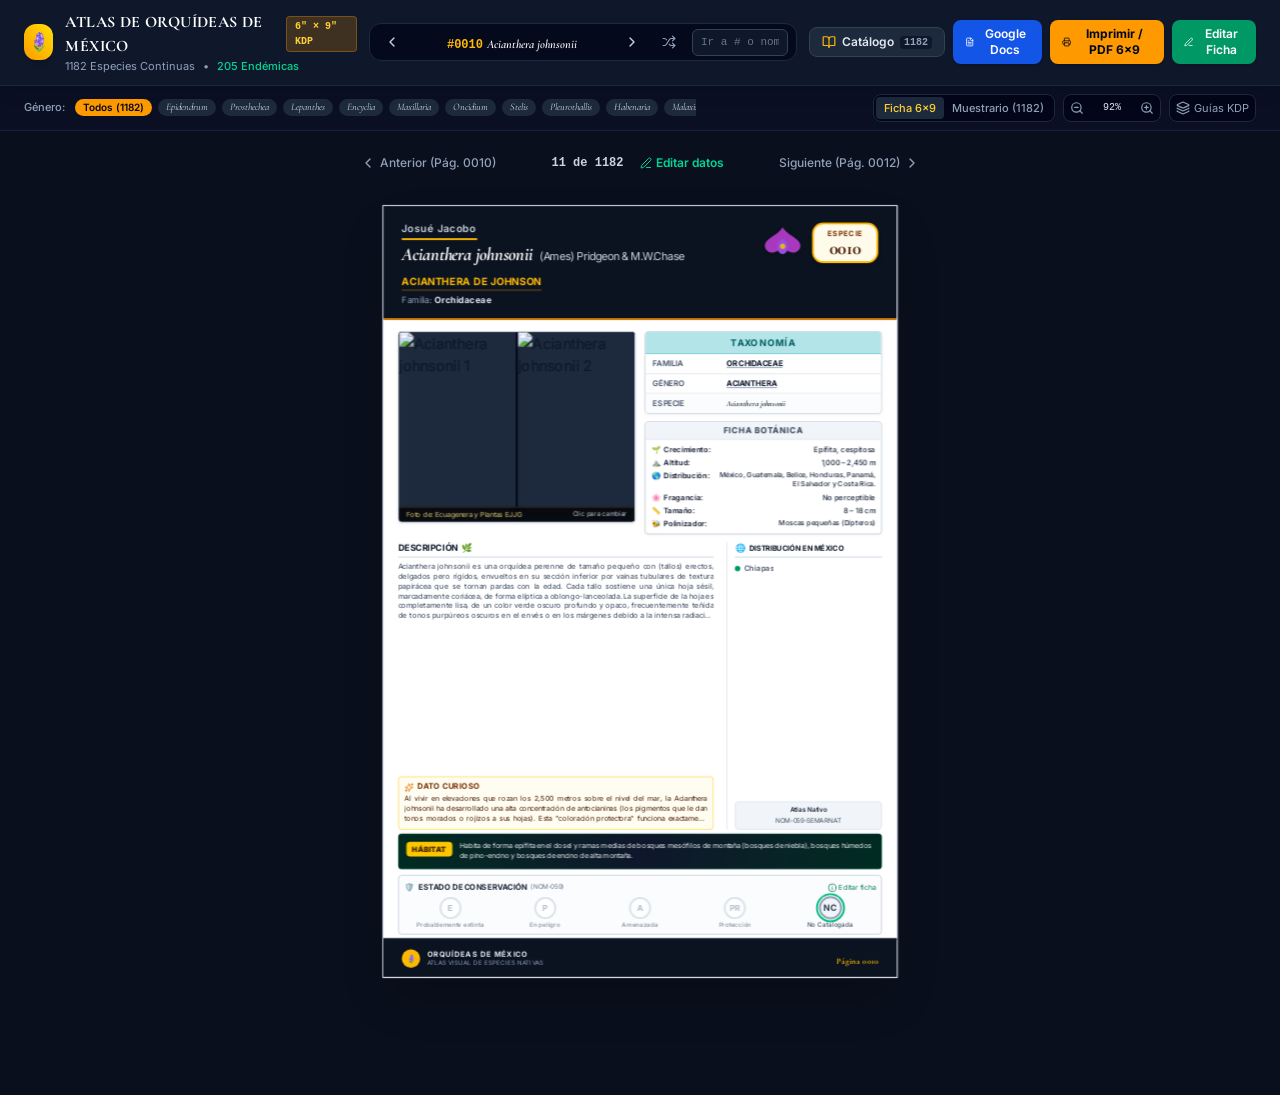
==== docs/index.html @ bdbc734e "Add compiled production build in docs/ folder for GitHub Pages" ====
<!doctype html>
<html lang="en">
  <head>
    <meta charset="UTF-8" />
    <meta name="viewport" content="width=device-width, initial-scale=1.0" />
    <title>Atlas Visual de Orquídeas de México (6x9 KDP & Google Docs)</title>
    <meta name="description" content="Atlas botánico editorial para impresión Amazon KDP en 6x9 pulgadas y exportación a Google Docs con fichas taxonómicas completas de especies nativas y endémicas." />
    <meta property="og:title" content="Atlas Visual de Orquídeas de México (6x9 KDP & Google Docs)" />
    <meta property="og:description" content="Atlas botánico editorial para impresión Amazon KDP en 6x9 pulgadas y exportación a Google Docs con fichas taxonómicas completas de especies nativas y endémicas." />
    <meta property="og:type" content="website" />
    <meta name="twitter:card" content="summary_large_image" />
    <link rel="preconnect" href="https://fonts.googleapis.com">
    <link rel="preconnect" href="https://fonts.gstatic.com" crossorigin>
    <link href="https://fonts.googleapis.com/css2?family=Cinzel:wght@600;700;800;900&family=Cormorant+Garamond:ital,wght@0,600;0,700;1,600&family=Montserrat:wght@400;500;600;700;800&family=Inter:wght@400;500;600;700&display=swap" rel="stylesheet">
    <script type="module" crossorigin src="./assets/index-vplJ1Kk_.js"></script>
    <link rel="stylesheet" crossorigin href="./assets/index-BavdHITp.css">
  </head>
  <body>
    <div id="root"></div>
  </body>
</html>
---- docs/assets/index-BavdHITp.css ----
/*! tailwindcss v4.3.3 | MIT License | https://tailwindcss.com */
@layer properties{@supports (((-webkit-hyphens:none)) and (not (margin-trim:inline))) or ((-moz-orient:inline) and (not (color:rgb(from red r g b)))){*,:before,:after,::backdrop{--tw-translate-x:0;--tw-translate-y:0;--tw-translate-z:0;--tw-scale-x:1;--tw-scale-y:1;--tw-scale-z:1;--tw-rotate-x:initial;--tw-rotate-y:initial;--tw-rotate-z:initial;--tw-skew-x:initial;--tw-skew-y:initial;--tw-space-y-reverse:0;--tw-divide-y-reverse:0;--tw-border-style:solid;--tw-gradient-position:initial;--tw-gradient-from:#0000;--tw-gradient-via:#0000;--tw-gradient-to:#0000;--tw-gradient-stops:initial;--tw-gradient-via-stops:initial;--tw-gradient-from-position:0%;--tw-gradient-via-position:50%;--tw-gradient-to-position:100%;--tw-leading:initial;--tw-font-weight:initial;--tw-tracking:initial;--tw-shadow:0 0 #0000;--tw-shadow-color:initial;--tw-shadow-alpha:100%;--tw-inset-shadow:0 0 #0000;--tw-inset-shadow-color:initial;--tw-inset-shadow-alpha:100%;--tw-ring-color:initial;--tw-ring-shadow:0 0 #0000;--tw-inset-ring-color:initial;--tw-inset-ring-shadow:0 0 #0000;--tw-ring-inset:initial;--tw-ring-offset-width:0px;--tw-ring-offset-color:#fff;--tw-ring-offset-shadow:0 0 #0000;--tw-blur:initial;--tw-brightness:initial;--tw-contrast:initial;--tw-grayscale:initial;--tw-hue-rotate:initial;--tw-invert:initial;--tw-opacity:initial;--tw-saturate:initial;--tw-sepia:initial;--tw-drop-shadow:initial;--tw-drop-shadow-color:initial;--tw-drop-shadow-alpha:100%;--tw-drop-shadow-size:initial;--tw-backdrop-blur:initial;--tw-backdrop-brightness:initial;--tw-backdrop-contrast:initial;--tw-backdrop-grayscale:initial;--tw-backdrop-hue-rotate:initial;--tw-backdrop-invert:initial;--tw-backdrop-opacity:initial;--tw-backdrop-saturate:initial;--tw-backdrop-sepia:initial;--tw-duration:initial}}}@layer theme{:root,:host{--font-sans:-apple-system, BlinkMacSystemFont, "Segoe UI", Roboto, "Helvetica Neue", "Noto Sans", Arial, sans-serif, "Apple Color Emoji", "Segoe UI Emoji", "Segoe UI Symbol", "Noto Color Emoji";--font-serif:ui-serif, Georgia, Cambria, "Times New Roman", Times, serif;--font-mono:ui-monospace, SFMono-Regular, Menlo, Monaco, Consolas, "Liberation Mono", "Courier New", monospace;--color-red-50:oklch(97.1% .013 17.38);--color-red-200:oklch(88.5% .062 18.334);--color-red-300:oklch(80.8% .114 19.571);--color-red-400:oklch(70.4% .191 22.216);--color-red-500:oklch(63.7% .237 25.331);--color-red-600:oklch(57.7% .245 27.325);--color-red-700:oklch(50.5% .213 27.518);--color-red-950:oklch(25.8% .092 26.042);--color-amber-50:oklch(98.7% .022 95.277);--color-amber-100:oklch(96.2% .059 95.617);--color-amber-200:oklch(92.4% .12 95.746);--color-amber-300:oklch(87.9% .169 91.605);--color-amber-400:oklch(82.8% .189 84.429);--color-amber-500:oklch(76.9% .188 70.08);--color-amber-600:oklch(66.6% .179 58.318);--color-amber-800:oklch(47.3% .137 46.201);--color-amber-900:oklch(41.4% .112 45.904);--color-amber-950:oklch(27.9% .077 45.635);--color-yellow-50:oklch(98.7% .026 102.212);--color-yellow-300:oklch(90.5% .182 98.111);--color-yellow-400:oklch(85.2% .199 91.936);--color-yellow-500:oklch(79.5% .184 86.047);--color-yellow-800:oklch(47.6% .114 61.907);--color-yellow-950:oklch(28.6% .066 53.813);--color-emerald-50:oklch(97.9% .021 166.113);--color-emerald-200:oklch(90.5% .093 164.15);--color-emerald-300:oklch(84.5% .143 164.978);--color-emerald-400:oklch(76.5% .177 163.223);--color-emerald-500:oklch(69.6% .17 162.48);--color-emerald-600:oklch(59.6% .145 163.225);--color-emerald-700:oklch(50.8% .118 165.612);--color-emerald-800:oklch(43.2% .095 166.913);--color-emerald-900:oklch(37.8% .077 168.94);--color-emerald-950:oklch(26.2% .051 172.552);--color-blue-300:oklch(80.9% .105 251.813);--color-blue-400:oklch(70.7% .165 254.624);--color-blue-500:oklch(62.3% .214 259.815);--color-blue-600:oklch(54.6% .245 262.881);--color-blue-950:oklch(28.2% .091 267.935);--color-purple-400:oklch(71.4% .203 305.504);--color-slate-50:oklch(98.4% .003 247.858);--color-slate-100:oklch(96.8% .007 247.896);--color-slate-200:oklch(92.9% .013 255.508);--color-slate-300:oklch(86.9% .022 252.894);--color-slate-400:oklch(70.4% .04 256.788);--color-slate-500:oklch(55.4% .046 257.417);--color-slate-600:oklch(44.6% .043 257.281);--color-slate-700:oklch(37.2% .044 257.287);--color-slate-800:oklch(27.9% .041 260.031);--color-slate-900:oklch(20.8% .042 265.755);--color-slate-950:oklch(12.9% .042 264.695);--color-black:#000;--color-white:#fff;--spacing:.25rem;--container-xl:36rem;--container-2xl:42rem;--container-4xl:56rem;--container-7xl:80rem;--text-xs:.75rem;--text-xs--line-height:calc(1 / .75);--text-sm:.875rem;--text-sm--line-height:calc(1.25 / .875);--text-base:1rem;--text-base--line-height:calc(1.5 / 1);--text-lg:1.125rem;--text-lg--line-height:calc(1.75 / 1.125);--font-weight-normal:400;--font-weight-medium:500;--font-weight-semibold:600;--font-weight-bold:700;--font-weight-black:900;--tracking-tight:-.025em;--tracking-wide:.025em;--tracking-wider:.05em;--tracking-widest:.1em;--leading-tight:1.25;--leading-snug:1.375;--leading-relaxed:1.625;--radius-md:.375rem;--radius-lg:.5rem;--radius-xl:.75rem;--animate-spin:spin 1s linear infinite;--blur-xs:4px;--blur-sm:8px;--default-transition-duration:.15s;--default-transition-timing-function:cubic-bezier(.4, 0, .2, 1);--default-font-family:var(--font-sans);--default-mono-font-family:var(--font-mono)}}@layer base{*,:after,:before,::backdrop{box-sizing:border-box;border:0 solid;margin:0;padding:0}::file-selector-button{box-sizing:border-box;border:0 solid;margin:0;padding:0}html,:host{-webkit-text-size-adjust:100%;tab-size:4;line-height:1.5;font-family:var(--default-font-family,-apple-system, BlinkMacSystemFont, "Segoe UI", Roboto, "Helvetica Neue", "Noto Sans", Arial, sans-serif, "Apple Color Emoji", "Segoe UI Emoji", "Segoe UI Symbol", "Noto Color Emoji");font-feature-settings:var(--default-font-feature-settings,normal);font-variation-settings:var(--default-font-variation-settings,normal);-webkit-tap-highlight-color:transparent}hr{height:0;color:inherit;border-top-width:1px}abbr:where([title]){-webkit-text-decoration:underline dotted;text-decoration:underline dotted}h1,h2,h3,h4,h5,h6{font-size:inherit;font-weight:inherit}a{color:inherit;-webkit-text-decoration:inherit;-webkit-text-decoration:inherit;-webkit-text-decoration:inherit;-webkit-text-decoration:inherit;text-decoration:inherit}b,strong{font-weight:bolder}code,kbd,samp,pre{font-family:var(--default-mono-font-family,ui-monospace, SFMono-Regular, Menlo, Monaco, Consolas, "Liberation Mono", "Courier New", monospace);font-feature-settings:var(--default-mono-font-feature-settings,normal);font-variation-settings:var(--default-mono-font-variation-settings,normal);font-size:1em}small{font-size:80%}sub,sup{vertical-align:baseline;font-size:75%;line-height:0;position:relative}sub{bottom:-.25em}sup{top:-.5em}table{text-indent:0;border-color:inherit;border-collapse:collapse}:-moz-focusring:where(:not(iframe)){outline:auto}progress{vertical-align:baseline}summary{display:list-item}ol,ul,menu{list-style:none}img,svg,video,canvas,audio,iframe,embed,object{vertical-align:middle;display:block}img,video{max-width:100%;height:auto}button,input,select,optgroup,textarea{font:inherit;font-feature-settings:inherit;font-variation-settings:inherit;letter-spacing:inherit;color:inherit;opacity:1;background-color:#0000;border-radius:0}::file-selector-button{font:inherit;font-feature-settings:inherit;font-variation-settings:inherit;letter-spacing:inherit;color:inherit;opacity:1;background-color:#0000;border-radius:0}:where(select:is([multiple],[size])) optgroup{font-weight:bolder}:where(select:is([multiple],[size])) optgroup option{padding-inline-start:20px}::file-selector-button{margin-inline-end:4px}::placeholder{opacity:1}@supports (not ((-webkit-appearance:-apple-pay-button))) or (contain-intrinsic-size:1px){::placeholder{color:currentColor}@supports (color:color-mix(in lab, red, red)){::placeholder{color:color-mix(in oklab, currentcolor 50%, transparent)}}}textarea{resize:vertical}::-webkit-search-decoration{-webkit-appearance:none}::-webkit-date-and-time-value{min-height:1lh;text-align:inherit}::-webkit-datetime-edit{display:inline-flex}::-webkit-datetime-edit-fields-wrapper{padding:0}::-webkit-datetime-edit{padding-block:0}::-webkit-datetime-edit-year-field{padding-block:0}::-webkit-datetime-edit-month-field{padding-block:0}::-webkit-datetime-edit-day-field{padding-block:0}::-webkit-datetime-edit-hour-field{padding-block:0}::-webkit-datetime-edit-minute-field{padding-block:0}::-webkit-datetime-edit-second-field{padding-block:0}::-webkit-datetime-edit-millisecond-field{padding-block:0}::-webkit-datetime-edit-meridiem-field{padding-block:0}::-webkit-calendar-picker-indicator{line-height:1}:-moz-ui-invalid{box-shadow:none}button,input:where([type=button],[type=reset],[type=submit]){appearance:button}::file-selector-button{appearance:button}::-webkit-inner-spin-button{height:auto}::-webkit-outer-spin-button{height:auto}[hidden]:where(:not([hidden=until-found])){display:none!important}:root{--font-serif:"Cormorant Garamond", Georgia, serif;--font-display:"Cinzel", serif;--font-sans:"Inter", system-ui, sans-serif;--font-accent:"Montserrat", sans-serif}body{font-family:var(--font-sans);color:#1a1a1a;background-color:#0f172a}}@layer components;@layer utilities{.pointer-events-none{pointer-events:none}.visible{visibility:visible}.absolute{position:absolute}.fixed{position:fixed}.relative{position:relative}.sticky{position:sticky}.inset-0{inset:0}.inset-\[9px\]{inset:9px}.inset-\[24px\]{inset:24px}.inset-x-0{inset-inline:0}.top-0{top:0}.top-1{top:var(--spacing)}.top-1\/2{top:50%}.right-1{right:var(--spacing)}.bottom-0{bottom:0}.bottom-1{bottom:var(--spacing)}.left-1{left:var(--spacing)}.left-3{left:calc(var(--spacing) * 3)}.z-10{z-index:10}.z-40{z-index:40}.z-50{z-index:50}.col-span-4{grid-column:span 4/span 4}.col-span-6{grid-column:span 6/span 6}.col-span-8{grid-column:span 8/span 8}.mt-0\.5{margin-top:calc(var(--spacing) * .5)}.mt-1{margin-top:var(--spacing)}.mt-2{margin-top:calc(var(--spacing) * 2)}.mr-1{margin-right:var(--spacing)}.mb-0\.5{margin-bottom:calc(var(--spacing) * .5)}.mb-1{margin-bottom:var(--spacing)}.mb-1\.5{margin-bottom:calc(var(--spacing) * 1.5)}.mb-3{margin-bottom:calc(var(--spacing) * 3)}.mb-4{margin-bottom:calc(var(--spacing) * 4)}.ml-1{margin-left:var(--spacing)}.ml-2{margin-left:calc(var(--spacing) * 2)}.ml-auto{margin-left:auto}.line-clamp-1{-webkit-line-clamp:1;-webkit-box-orient:vertical;display:-webkit-box;overflow:hidden}.line-clamp-2{-webkit-line-clamp:2;-webkit-box-orient:vertical;display:-webkit-box;overflow:hidden}.line-clamp-3{-webkit-line-clamp:3;-webkit-box-orient:vertical;display:-webkit-box;overflow:hidden}.line-clamp-6{-webkit-line-clamp:6;-webkit-box-orient:vertical;display:-webkit-box;overflow:hidden}.block{display:block}.contents{display:contents}.flex{display:flex}.grid{display:grid}.hidden{display:none}.inline{display:inline}.inline-block{display:inline-block}.inline-flex{display:inline-flex}.table{display:table}.h-1\.5{height:calc(var(--spacing) * 1.5)}.h-2\.5{height:calc(var(--spacing) * 2.5)}.h-3{height:calc(var(--spacing) * 3)}.h-3\.5{height:calc(var(--spacing) * 3.5)}.h-4{height:calc(var(--spacing) * 4)}.h-5{height:calc(var(--spacing) * 5)}.h-6{height:calc(var(--spacing) * 6)}.h-9{height:calc(var(--spacing) * 9)}.h-12{height:calc(var(--spacing) * 12)}.h-20{height:calc(var(--spacing) * 20)}.h-\[208px\]{height:208px}.h-\[840px\]{height:840px}.h-full{height:100%}.max-h-36{max-height:calc(var(--spacing) * 36)}.max-h-\[90vh\]{max-height:90vh}.min-h-screen{min-height:100vh}.w-1\.5{width:calc(var(--spacing) * 1.5)}.w-2\.5{width:calc(var(--spacing) * 2.5)}.w-3{width:calc(var(--spacing) * 3)}.w-3\.5{width:calc(var(--spacing) * 3.5)}.w-4{width:calc(var(--spacing) * 4)}.w-5{width:calc(var(--spacing) * 5)}.w-6{width:calc(var(--spacing) * 6)}.w-9{width:calc(var(--spacing) * 9)}.w-10{width:calc(var(--spacing) * 10)}.w-12{width:calc(var(--spacing) * 12)}.w-16{width:calc(var(--spacing) * 16)}.w-24{width:calc(var(--spacing) * 24)}.w-\[560px\]{width:560px}.w-full{width:100%}.max-w-2xl{max-width:var(--container-2xl)}.max-w-4xl{max-width:var(--container-4xl)}.max-w-7xl{max-width:var(--container-7xl)}.max-w-\[130px\]{max-width:130px}.max-w-\[200px\]{max-width:200px}.max-w-xl{max-width:var(--container-xl)}.min-w-\[72px\]{min-width:72px}.min-w-\[200px\]{min-width:200px}.min-w-\[260px\]{min-width:260px}.flex-1{flex:1}.flex-shrink-0{flex-shrink:0}.border-collapse{border-collapse:collapse}.-translate-y-1\/2{--tw-translate-y:calc(calc(1 / 2 * 100%) * -1);translate:var(--tw-translate-x) var(--tw-translate-y)}.scale-105{--tw-scale-x:105%;--tw-scale-y:105%;--tw-scale-z:105%;scale:var(--tw-scale-x) var(--tw-scale-y)}.transform{transform:var(--tw-rotate-x,) var(--tw-rotate-y,) var(--tw-rotate-z,) var(--tw-skew-x,) var(--tw-skew-y,)}.animate-spin{animation:var(--animate-spin)}.cursor-pointer{cursor:pointer}.list-inside{list-style-position:inside}.list-decimal{list-style-type:decimal}.grid-cols-1{grid-template-columns:repeat(1,minmax(0,1fr))}.grid-cols-2{grid-template-columns:repeat(2,minmax(0,1fr))}.grid-cols-5{grid-template-columns:repeat(5,minmax(0,1fr))}.grid-cols-12{grid-template-columns:repeat(12,minmax(0,1fr))}.flex-col{flex-direction:column}.flex-wrap{flex-wrap:wrap}.items-baseline{align-items:baseline}.items-center{align-items:center}.items-end{align-items:flex-end}.items-start{align-items:flex-start}.justify-between{justify-content:space-between}.justify-center{justify-content:center}.justify-end{justify-content:flex-end}.justify-start{justify-content:flex-start}.gap-0\.5{gap:calc(var(--spacing) * .5)}.gap-1{gap:var(--spacing)}.gap-1\.5{gap:calc(var(--spacing) * 1.5)}.gap-2{gap:calc(var(--spacing) * 2)}.gap-2\.5{gap:calc(var(--spacing) * 2.5)}.gap-3{gap:calc(var(--spacing) * 3)}:where(.space-y-0\.5>:not(:last-child)){--tw-space-y-reverse:0;margin-block-start:calc(calc(var(--spacing) * .5) * var(--tw-space-y-reverse));margin-block-end:calc(calc(var(--spacing) * .5) * calc(1 - var(--tw-space-y-reverse)))}:where(.space-y-1>:not(:last-child)){--tw-space-y-reverse:0;margin-block-start:calc(var(--spacing) * var(--tw-space-y-reverse));margin-block-end:calc(var(--spacing) * calc(1 - var(--tw-space-y-reverse)))}:where(.space-y-1\.5>:not(:last-child)){--tw-space-y-reverse:0;margin-block-start:calc(calc(var(--spacing) * 1.5) * var(--tw-space-y-reverse));margin-block-end:calc(calc(var(--spacing) * 1.5) * calc(1 - var(--tw-space-y-reverse)))}:where(.space-y-2>:not(:last-child)){--tw-space-y-reverse:0;margin-block-start:calc(calc(var(--spacing) * 2) * var(--tw-space-y-reverse));margin-block-end:calc(calc(var(--spacing) * 2) * calc(1 - var(--tw-space-y-reverse)))}:where(.space-y-3>:not(:last-child)){--tw-space-y-reverse:0;margin-block-start:calc(calc(var(--spacing) * 3) * var(--tw-space-y-reverse));margin-block-end:calc(calc(var(--spacing) * 3) * calc(1 - var(--tw-space-y-reverse)))}:where(.space-y-4>:not(:last-child)){--tw-space-y-reverse:0;margin-block-start:calc(calc(var(--spacing) * 4) * var(--tw-space-y-reverse));margin-block-end:calc(calc(var(--spacing) * 4) * calc(1 - var(--tw-space-y-reverse)))}:where(.space-y-5>:not(:last-child)){--tw-space-y-reverse:0;margin-block-start:calc(calc(var(--spacing) * 5) * var(--tw-space-y-reverse));margin-block-end:calc(calc(var(--spacing) * 5) * calc(1 - var(--tw-space-y-reverse)))}:where(.divide-y>:not(:last-child)){--tw-divide-y-reverse:0;border-bottom-style:var(--tw-border-style);border-top-style:var(--tw-border-style);border-top-width:calc(1px * var(--tw-divide-y-reverse));border-bottom-width:calc(1px * calc(1 - var(--tw-divide-y-reverse)))}:where(.divide-slate-200>:not(:last-child)){border-color:var(--color-slate-200)}:where(.divide-slate-800\/80>:not(:last-child)){border-color:#1d293dcc}@supports (color:color-mix(in lab, red, red)){:where(.divide-slate-800\/80>:not(:last-child)){border-color:color-mix(in oklab, var(--color-slate-800) 80%, transparent)}}.truncate{text-overflow:ellipsis;white-space:nowrap;overflow:hidden}.overflow-auto{overflow:auto}.overflow-hidden{overflow:hidden}.overflow-x-auto{overflow-x:auto}.overflow-y-auto{overflow-y:auto}.rounded{border-radius:.25rem}.rounded-full{border-radius:2147483647px}.rounded-lg{border-radius:var(--radius-lg)}.rounded-md{border-radius:var(--radius-md)}.rounded-xl{border-radius:var(--radius-xl)}.border{border-style:var(--tw-border-style);border-width:1px}.border-2{border-style:var(--tw-border-style);border-width:2px}.border-4{border-style:var(--tw-border-style);border-width:4px}.border-t{border-top-style:var(--tw-border-style);border-top-width:1px}.border-t-2{border-top-style:var(--tw-border-style);border-top-width:2px}.border-b{border-bottom-style:var(--tw-border-style);border-bottom-width:1px}.border-b-2{border-bottom-style:var(--tw-border-style);border-bottom-width:2px}.border-l{border-left-style:var(--tw-border-style);border-left-width:1px}.border-dashed{--tw-border-style:dashed;border-style:dashed}.border-dotted{--tw-border-style:dotted;border-style:dotted}.border-\[\#82d1d5\]{border-color:#82d1d5}.border-amber-200{border-color:var(--color-amber-200)}.border-amber-300\/60{border-color:#ffd23699}@supports (color:color-mix(in lab, red, red)){.border-amber-300\/60{border-color:color-mix(in oklab, var(--color-amber-300) 60%, transparent)}}.border-amber-400{border-color:var(--color-amber-400)}.border-amber-400\/40{border-color:#fcbb0066}@supports (color:color-mix(in lab, red, red)){.border-amber-400\/40{border-color:color-mix(in oklab, var(--color-amber-400) 40%, transparent)}}.border-amber-500\/20{border-color:#f99c0033}@supports (color:color-mix(in lab, red, red)){.border-amber-500\/20{border-color:color-mix(in oklab, var(--color-amber-500) 20%, transparent)}}.border-amber-500\/30{border-color:#f99c004d}@supports (color:color-mix(in lab, red, red)){.border-amber-500\/30{border-color:color-mix(in oklab, var(--color-amber-500) 30%, transparent)}}.border-amber-500\/40{border-color:#f99c0066}@supports (color:color-mix(in lab, red, red)){.border-amber-500\/40{border-color:color-mix(in oklab, var(--color-amber-500) 40%, transparent)}}.border-amber-500\/50{border-color:#f99c0080}@supports (color:color-mix(in lab, red, red)){.border-amber-500\/50{border-color:color-mix(in oklab, var(--color-amber-500) 50%, transparent)}}.border-amber-500\/80{border-color:#f99c00cc}@supports (color:color-mix(in lab, red, red)){.border-amber-500\/80{border-color:color-mix(in oklab, var(--color-amber-500) 80%, transparent)}}.border-amber-600{border-color:var(--color-amber-600)}.border-blue-400\/40{border-color:#54a2ff66}@supports (color:color-mix(in lab, red, red)){.border-blue-400\/40{border-color:color-mix(in oklab, var(--color-blue-400) 40%, transparent)}}.border-blue-500\/30{border-color:#3080ff4d}@supports (color:color-mix(in lab, red, red)){.border-blue-500\/30{border-color:color-mix(in oklab, var(--color-blue-500) 30%, transparent)}}.border-emerald-400{border-color:var(--color-emerald-400)}.border-emerald-500{border-color:var(--color-emerald-500)}.border-emerald-500\/30{border-color:#00bb7f4d}@supports (color:color-mix(in lab, red, red)){.border-emerald-500\/30{border-color:color-mix(in oklab, var(--color-emerald-500) 30%, transparent)}}.border-emerald-500\/40{border-color:#00bb7f66}@supports (color:color-mix(in lab, red, red)){.border-emerald-500\/40{border-color:color-mix(in oklab, var(--color-emerald-500) 40%, transparent)}}.border-emerald-600{border-color:var(--color-emerald-600)}.border-emerald-900\/60{border-color:#004e3b99}@supports (color:color-mix(in lab, red, red)){.border-emerald-900\/60{border-color:color-mix(in oklab, var(--color-emerald-900) 60%, transparent)}}.border-red-500{border-color:var(--color-red-500)}.border-red-500\/40{border-color:#fb2c3666}@supports (color:color-mix(in lab, red, red)){.border-red-500\/40{border-color:color-mix(in oklab, var(--color-red-500) 40%, transparent)}}.border-red-500\/50{border-color:#fb2c3680}@supports (color:color-mix(in lab, red, red)){.border-red-500\/50{border-color:color-mix(in oklab, var(--color-red-500) 50%, transparent)}}.border-slate-200{border-color:var(--color-slate-200)}.border-slate-300{border-color:var(--color-slate-300)}.border-slate-400{border-color:var(--color-slate-400)}.border-slate-600{border-color:var(--color-slate-600)}.border-slate-700{border-color:var(--color-slate-700)}.border-slate-700\/80{border-color:#314158cc}@supports (color:color-mix(in lab, red, red)){.border-slate-700\/80{border-color:color-mix(in oklab, var(--color-slate-700) 80%, transparent)}}.border-slate-800{border-color:var(--color-slate-800)}.border-slate-800\/80{border-color:#1d293dcc}@supports (color:color-mix(in lab, red, red)){.border-slate-800\/80{border-color:color-mix(in oklab, var(--color-slate-800) 80%, transparent)}}.border-slate-900{border-color:var(--color-slate-900)}.border-transparent{border-color:#0000}.border-yellow-500{border-color:var(--color-yellow-500)}.bg-\[\#0a0f1d\]{background-color:#0a0f1d}.bg-\[\#0b1320\]{background-color:#0b1320}.bg-\[\#b3e5e8\]{background-color:#b3e5e8}.bg-\[\#fffbeb\]{background-color:#fffbeb}.bg-amber-50{background-color:var(--color-amber-50)}.bg-amber-50\/70{background-color:#fffbebb3}@supports (color:color-mix(in lab, red, red)){.bg-amber-50\/70{background-color:color-mix(in oklab, var(--color-amber-50) 70%, transparent)}}.bg-amber-400{background-color:var(--color-amber-400)}.bg-amber-500{background-color:var(--color-amber-500)}.bg-amber-500\/10{background-color:#f99c001a}@supports (color:color-mix(in lab, red, red)){.bg-amber-500\/10{background-color:color-mix(in oklab, var(--color-amber-500) 10%, transparent)}}.bg-amber-500\/15{background-color:#f99c0026}@supports (color:color-mix(in lab, red, red)){.bg-amber-500\/15{background-color:color-mix(in oklab, var(--color-amber-500) 15%, transparent)}}.bg-amber-500\/20{background-color:#f99c0033}@supports (color:color-mix(in lab, red, red)){.bg-amber-500\/20{background-color:color-mix(in oklab, var(--color-amber-500) 20%, transparent)}}.bg-amber-600\/80{background-color:#dd7400cc}@supports (color:color-mix(in lab, red, red)){.bg-amber-600\/80{background-color:color-mix(in oklab, var(--color-amber-600) 80%, transparent)}}.bg-amber-950{background-color:var(--color-amber-950)}.bg-black\/60{background-color:#0009}@supports (color:color-mix(in lab, red, red)){.bg-black\/60{background-color:color-mix(in oklab, var(--color-black) 60%, transparent)}}.bg-black\/75{background-color:#000000bf}@supports (color:color-mix(in lab, red, red)){.bg-black\/75{background-color:color-mix(in oklab, var(--color-black) 75%, transparent)}}.bg-blue-500\/20{background-color:#3080ff33}@supports (color:color-mix(in lab, red, red)){.bg-blue-500\/20{background-color:color-mix(in oklab, var(--color-blue-500) 20%, transparent)}}.bg-blue-600{background-color:var(--color-blue-600)}.bg-blue-600\/90{background-color:#155dfce6}@supports (color:color-mix(in lab, red, red)){.bg-blue-600\/90{background-color:color-mix(in oklab, var(--color-blue-600) 90%, transparent)}}.bg-blue-950\/30{background-color:#1624564d}@supports (color:color-mix(in lab, red, red)){.bg-blue-950\/30{background-color:color-mix(in oklab, var(--color-blue-950) 30%, transparent)}}.bg-emerald-50{background-color:var(--color-emerald-50)}.bg-emerald-500\/20{background-color:#00bb7f33}@supports (color:color-mix(in lab, red, red)){.bg-emerald-500\/20{background-color:color-mix(in oklab, var(--color-emerald-500) 20%, transparent)}}.bg-emerald-600{background-color:var(--color-emerald-600)}.bg-emerald-600\/80{background-color:#009767cc}@supports (color:color-mix(in lab, red, red)){.bg-emerald-600\/80{background-color:color-mix(in oklab, var(--color-emerald-600) 80%, transparent)}}.bg-emerald-900{background-color:var(--color-emerald-900)}.bg-emerald-900\/60{background-color:#004e3b99}@supports (color:color-mix(in lab, red, red)){.bg-emerald-900\/60{background-color:color-mix(in oklab, var(--color-emerald-900) 60%, transparent)}}.bg-emerald-950{background-color:var(--color-emerald-950)}.bg-emerald-950\/60{background-color:#002c2299}@supports (color:color-mix(in lab, red, red)){.bg-emerald-950\/60{background-color:color-mix(in oklab, var(--color-emerald-950) 60%, transparent)}}.bg-emerald-950\/80{background-color:#002c22cc}@supports (color:color-mix(in lab, red, red)){.bg-emerald-950\/80{background-color:color-mix(in oklab, var(--color-emerald-950) 80%, transparent)}}.bg-red-50{background-color:var(--color-red-50)}.bg-red-600\/80{background-color:#e40014cc}@supports (color:color-mix(in lab, red, red)){.bg-red-600\/80{background-color:color-mix(in oklab, var(--color-red-600) 80%, transparent)}}.bg-red-950{background-color:var(--color-red-950)}.bg-red-950\/80{background-color:#460809cc}@supports (color:color-mix(in lab, red, red)){.bg-red-950\/80{background-color:color-mix(in oklab, var(--color-red-950) 80%, transparent)}}.bg-slate-50{background-color:var(--color-slate-50)}.bg-slate-50\/50{background-color:#f8fafc80}@supports (color:color-mix(in lab, red, red)){.bg-slate-50\/50{background-color:color-mix(in oklab, var(--color-slate-50) 50%, transparent)}}.bg-slate-50\/60{background-color:#f8fafc99}@supports (color:color-mix(in lab, red, red)){.bg-slate-50\/60{background-color:color-mix(in oklab, var(--color-slate-50) 60%, transparent)}}.bg-slate-100{background-color:var(--color-slate-100)}.bg-slate-700{background-color:var(--color-slate-700)}.bg-slate-800{background-color:var(--color-slate-800)}.bg-slate-800\/30{background-color:#1d293d4d}@supports (color:color-mix(in lab, red, red)){.bg-slate-800\/30{background-color:color-mix(in oklab, var(--color-slate-800) 30%, transparent)}}.bg-slate-800\/50{background-color:#1d293d80}@supports (color:color-mix(in lab, red, red)){.bg-slate-800\/50{background-color:color-mix(in oklab, var(--color-slate-800) 50%, transparent)}}.bg-slate-800\/60{background-color:#1d293d99}@supports (color:color-mix(in lab, red, red)){.bg-slate-800\/60{background-color:color-mix(in oklab, var(--color-slate-800) 60%, transparent)}}.bg-slate-800\/80{background-color:#1d293dcc}@supports (color:color-mix(in lab, red, red)){.bg-slate-800\/80{background-color:color-mix(in oklab, var(--color-slate-800) 80%, transparent)}}.bg-slate-900{background-color:var(--color-slate-900)}.bg-slate-900\/60{background-color:#0f172b99}@supports (color:color-mix(in lab, red, red)){.bg-slate-900\/60{background-color:color-mix(in oklab, var(--color-slate-900) 60%, transparent)}}.bg-slate-950{background-color:var(--color-slate-950)}.bg-slate-950\/40{background-color:#02061866}@supports (color:color-mix(in lab, red, red)){.bg-slate-950\/40{background-color:color-mix(in oklab, var(--color-slate-950) 40%, transparent)}}.bg-slate-950\/60{background-color:#02061899}@supports (color:color-mix(in lab, red, red)){.bg-slate-950\/60{background-color:color-mix(in oklab, var(--color-slate-950) 60%, transparent)}}.bg-slate-950\/80{background-color:#020618cc}@supports (color:color-mix(in lab, red, red)){.bg-slate-950\/80{background-color:color-mix(in oklab, var(--color-slate-950) 80%, transparent)}}.bg-slate-950\/90{background-color:#020618e6}@supports (color:color-mix(in lab, red, red)){.bg-slate-950\/90{background-color:color-mix(in oklab, var(--color-slate-950) 90%, transparent)}}.bg-white{background-color:var(--color-white)}.bg-yellow-50{background-color:var(--color-yellow-50)}.bg-yellow-400{background-color:var(--color-yellow-400)}.bg-gradient-to-r{--tw-gradient-position:to right in oklab;background-image:linear-gradient(var(--tw-gradient-stops))}.bg-gradient-to-t{--tw-gradient-position:to top in oklab;background-image:linear-gradient(var(--tw-gradient-stops))}.bg-gradient-to-tr{--tw-gradient-position:to top right in oklab;background-image:linear-gradient(var(--tw-gradient-stops))}.from-amber-500{--tw-gradient-from:var(--color-amber-500);--tw-gradient-stops:var(--tw-gradient-via-stops,var(--tw-gradient-position), var(--tw-gradient-from) var(--tw-gradient-from-position), var(--tw-gradient-to) var(--tw-gradient-to-position))}.from-amber-950\/40{--tw-gradient-from:#46190166}@supports (color:color-mix(in lab, red, red)){.from-amber-950\/40{--tw-gradient-from:color-mix(in oklab, var(--color-amber-950) 40%, transparent)}}.from-amber-950\/40{--tw-gradient-stops:var(--tw-gradient-via-stops,var(--tw-gradient-position), var(--tw-gradient-from) var(--tw-gradient-from-position), var(--tw-gradient-to) var(--tw-gradient-to-position))}.from-black\/80{--tw-gradient-from:#000c}@supports (color:color-mix(in lab, red, red)){.from-black\/80{--tw-gradient-from:color-mix(in oklab, var(--color-black) 80%, transparent)}}.from-black\/80{--tw-gradient-stops:var(--tw-gradient-via-stops,var(--tw-gradient-position), var(--tw-gradient-from) var(--tw-gradient-from-position), var(--tw-gradient-to) var(--tw-gradient-to-position))}.from-emerald-950{--tw-gradient-from:var(--color-emerald-950);--tw-gradient-stops:var(--tw-gradient-via-stops,var(--tw-gradient-position), var(--tw-gradient-from) var(--tw-gradient-from-position), var(--tw-gradient-to) var(--tw-gradient-to-position))}.via-slate-900{--tw-gradient-via:var(--color-slate-900);--tw-gradient-via-stops:var(--tw-gradient-position), var(--tw-gradient-from) var(--tw-gradient-from-position), var(--tw-gradient-via) var(--tw-gradient-via-position), var(--tw-gradient-to) var(--tw-gradient-to-position);--tw-gradient-stops:var(--tw-gradient-via-stops)}.via-transparent{--tw-gradient-via:transparent;--tw-gradient-via-stops:var(--tw-gradient-position), var(--tw-gradient-from) var(--tw-gradient-from-position), var(--tw-gradient-via) var(--tw-gradient-via-position), var(--tw-gradient-to) var(--tw-gradient-to-position);--tw-gradient-stops:var(--tw-gradient-via-stops)}.to-emerald-950{--tw-gradient-to:var(--color-emerald-950);--tw-gradient-stops:var(--tw-gradient-via-stops,var(--tw-gradient-position), var(--tw-gradient-from) var(--tw-gradient-from-position), var(--tw-gradient-to) var(--tw-gradient-to-position))}.to-slate-900{--tw-gradient-to:var(--color-slate-900);--tw-gradient-stops:var(--tw-gradient-via-stops,var(--tw-gradient-position), var(--tw-gradient-from) var(--tw-gradient-from-position), var(--tw-gradient-to) var(--tw-gradient-to-position))}.to-transparent{--tw-gradient-to:transparent;--tw-gradient-stops:var(--tw-gradient-via-stops,var(--tw-gradient-position), var(--tw-gradient-from) var(--tw-gradient-from-position), var(--tw-gradient-to) var(--tw-gradient-to-position))}.to-yellow-300{--tw-gradient-to:var(--color-yellow-300);--tw-gradient-stops:var(--tw-gradient-via-stops,var(--tw-gradient-position), var(--tw-gradient-from) var(--tw-gradient-from-position), var(--tw-gradient-to) var(--tw-gradient-to-position))}.bg-cover{background-size:cover}.bg-center{background-position:50%}.fill-current{fill:currentColor}.object-cover{object-fit:cover}.p-0\.5{padding:calc(var(--spacing) * .5)}.p-1{padding:var(--spacing)}.p-1\.5{padding:calc(var(--spacing) * 1.5)}.p-2{padding:calc(var(--spacing) * 2)}.p-2\.5{padding:calc(var(--spacing) * 2.5)}.p-3{padding:calc(var(--spacing) * 3)}.p-4{padding:calc(var(--spacing) * 4)}.p-5{padding:calc(var(--spacing) * 5)}.px-1{padding-inline:var(--spacing)}.px-1\.5{padding-inline:calc(var(--spacing) * 1.5)}.px-2{padding-inline:calc(var(--spacing) * 2)}.px-2\.5{padding-inline:calc(var(--spacing) * 2.5)}.px-3{padding-inline:calc(var(--spacing) * 3)}.px-3\.5{padding-inline:calc(var(--spacing) * 3.5)}.px-4{padding-inline:calc(var(--spacing) * 4)}.px-5{padding-inline:calc(var(--spacing) * 5)}.py-0\.5{padding-block:calc(var(--spacing) * .5)}.py-1{padding-block:var(--spacing)}.py-1\.5{padding-block:calc(var(--spacing) * 1.5)}.py-2{padding-block:calc(var(--spacing) * 2)}.py-2\.5{padding-block:calc(var(--spacing) * 2.5)}.py-4{padding-block:calc(var(--spacing) * 4)}.py-12{padding-block:calc(var(--spacing) * 12)}.pt-1{padding-top:var(--spacing)}.pt-3{padding-top:calc(var(--spacing) * 3)}.pt-4{padding-top:calc(var(--spacing) * 4)}.pr-1{padding-right:var(--spacing)}.pr-3{padding-right:calc(var(--spacing) * 3)}.pb-0\.5{padding-bottom:calc(var(--spacing) * .5)}.pb-1{padding-bottom:var(--spacing)}.pb-2{padding-bottom:calc(var(--spacing) * 2)}.pb-3{padding-bottom:calc(var(--spacing) * 3)}.pl-1{padding-left:var(--spacing)}.pl-2{padding-left:calc(var(--spacing) * 2)}.pl-9{padding-left:calc(var(--spacing) * 9)}.text-center{text-align:center}.text-justify{text-align:justify}.text-left{text-align:left}.text-right{text-align:right}.font-mono{font-family:var(--font-mono)}.font-sans{font-family:var(--font-sans)}.font-serif{font-family:var(--font-serif)}.text-base{font-size:var(--text-base);line-height:var(--tw-leading,var(--text-base--line-height))}.text-lg{font-size:var(--text-lg);line-height:var(--tw-leading,var(--text-lg--line-height))}.text-sm{font-size:var(--text-sm);line-height:var(--tw-leading,var(--text-sm--line-height))}.text-xs{font-size:var(--text-xs);line-height:var(--tw-leading,var(--text-xs--line-height))}.text-\[6\.5px\]{font-size:6.5px}.text-\[7\.5px\]{font-size:7.5px}.text-\[7\.6px\]{font-size:7.6px}.text-\[7\.8px\]{font-size:7.8px}.text-\[7px\]{font-size:7px}.text-\[8\.5px\]{font-size:8.5px}.text-\[8px\]{font-size:8px}.text-\[9\.5px\]{font-size:9.5px}.text-\[9px\]{font-size:9px}.text-\[10px\]{font-size:10px}.text-\[11px\]{font-size:11px}.text-\[12px\]{font-size:12px}.text-\[13px\]{font-size:13px}.text-\[20px\]{font-size:20px}.leading-none{--tw-leading:1;line-height:1}.leading-relaxed{--tw-leading:var(--leading-relaxed);line-height:var(--leading-relaxed)}.leading-snug{--tw-leading:var(--leading-snug);line-height:var(--leading-snug)}.leading-tight{--tw-leading:var(--leading-tight);line-height:var(--leading-tight)}.font-black{--tw-font-weight:var(--font-weight-black);font-weight:var(--font-weight-black)}.font-bold{--tw-font-weight:var(--font-weight-bold);font-weight:var(--font-weight-bold)}.font-medium{--tw-font-weight:var(--font-weight-medium);font-weight:var(--font-weight-medium)}.font-normal{--tw-font-weight:var(--font-weight-normal);font-weight:var(--font-weight-normal)}.font-semibold{--tw-font-weight:var(--font-weight-semibold);font-weight:var(--font-weight-semibold)}.tracking-tight{--tw-tracking:var(--tracking-tight);letter-spacing:var(--tracking-tight)}.tracking-wide{--tw-tracking:var(--tracking-wide);letter-spacing:var(--tracking-wide)}.tracking-wider{--tw-tracking:var(--tracking-wider);letter-spacing:var(--tracking-wider)}.tracking-widest{--tw-tracking:var(--tracking-widest);letter-spacing:var(--tracking-widest)}.whitespace-nowrap{white-space:nowrap}.text-\[\#0b1320\]{color:#0b1320}.text-\[\#005f63\]{color:#005f63}.text-amber-100{color:var(--color-amber-100)}.text-amber-200{color:var(--color-amber-200)}.text-amber-200\/90{color:#fee685e6}@supports (color:color-mix(in lab, red, red)){.text-amber-200\/90{color:color-mix(in oklab, var(--color-amber-200) 90%, transparent)}}.text-amber-300{color:var(--color-amber-300)}.text-amber-400{color:var(--color-amber-400)}.text-amber-500{color:var(--color-amber-500)}.text-amber-600{color:var(--color-amber-600)}.text-amber-800{color:var(--color-amber-800)}.text-amber-900{color:var(--color-amber-900)}.text-amber-950{color:var(--color-amber-950)}.text-blue-300{color:var(--color-blue-300)}.text-blue-400{color:var(--color-blue-400)}.text-emerald-200{color:var(--color-emerald-200)}.text-emerald-300{color:var(--color-emerald-300)}.text-emerald-400{color:var(--color-emerald-400)}.text-emerald-500{color:var(--color-emerald-500)}.text-emerald-700{color:var(--color-emerald-700)}.text-emerald-800{color:var(--color-emerald-800)}.text-purple-400{color:var(--color-purple-400)}.text-red-200{color:var(--color-red-200)}.text-red-300{color:var(--color-red-300)}.text-red-400{color:var(--color-red-400)}.text-red-500{color:var(--color-red-500)}.text-red-700{color:var(--color-red-700)}.text-slate-100{color:var(--color-slate-100)}.text-slate-200{color:var(--color-slate-200)}.text-slate-300{color:var(--color-slate-300)}.text-slate-400{color:var(--color-slate-400)}.text-slate-500{color:var(--color-slate-500)}.text-slate-600{color:var(--color-slate-600)}.text-slate-700{color:var(--color-slate-700)}.text-slate-800{color:var(--color-slate-800)}.text-slate-900{color:var(--color-slate-900)}.text-slate-950{color:var(--color-slate-950)}.text-white{color:var(--color-white)}.text-yellow-800{color:var(--color-yellow-800)}.text-yellow-950{color:var(--color-yellow-950)}.uppercase{text-transform:uppercase}.italic{font-style:italic}.not-italic{font-style:normal}.underline{text-decoration-line:underline}.decoration-slate-400{-webkit-text-decoration-color:var(--color-slate-400);-webkit-text-decoration-color:var(--color-slate-400);-webkit-text-decoration-color:var(--color-slate-400);text-decoration-color:var(--color-slate-400)}.placeholder-slate-500::placeholder{color:var(--color-slate-500)}.opacity-0{opacity:0}.opacity-20{opacity:.2}.opacity-65{opacity:.65}.opacity-90{opacity:.9}.mix-blend-overlay{mix-blend-mode:overlay}.shadow-2xl{--tw-shadow:0 25px 50px -12px var(--tw-shadow-color,#00000040);box-shadow:var(--tw-inset-shadow), var(--tw-inset-ring-shadow), var(--tw-ring-offset-shadow), var(--tw-ring-shadow), var(--tw-shadow)}.shadow-inner{--tw-shadow:inset 0 2px 4px 0 var(--tw-shadow-color,#0000000d);box-shadow:var(--tw-inset-shadow), var(--tw-inset-ring-shadow), var(--tw-ring-offset-shadow), var(--tw-ring-shadow), var(--tw-shadow)}.shadow-lg{--tw-shadow:0 10px 15px -3px var(--tw-shadow-color,#0000001a), 0 4px 6px -4px var(--tw-shadow-color,#0000001a);box-shadow:var(--tw-inset-shadow), var(--tw-inset-ring-shadow), var(--tw-ring-offset-shadow), var(--tw-ring-shadow), var(--tw-shadow)}.shadow-md{--tw-shadow:0 4px 6px -1px var(--tw-shadow-color,#0000001a), 0 2px 4px -2px var(--tw-shadow-color,#0000001a);box-shadow:var(--tw-inset-shadow), var(--tw-inset-ring-shadow), var(--tw-ring-offset-shadow), var(--tw-ring-shadow), var(--tw-shadow)}.shadow-sm{--tw-shadow:0 1px 3px 0 var(--tw-shadow-color,#0000001a), 0 1px 2px -1px var(--tw-shadow-color,#0000001a);box-shadow:var(--tw-inset-shadow), var(--tw-inset-ring-shadow), var(--tw-ring-offset-shadow), var(--tw-ring-shadow), var(--tw-shadow)}.shadow-xs{--tw-shadow:0 1px 2px 0 var(--tw-shadow-color,#0000000d);box-shadow:var(--tw-inset-shadow), var(--tw-inset-ring-shadow), var(--tw-ring-offset-shadow), var(--tw-ring-shadow), var(--tw-shadow)}.ring-2{--tw-ring-shadow:var(--tw-ring-inset,) 0 0 0 calc(2px + var(--tw-ring-offset-width)) var(--tw-ring-color,currentcolor);box-shadow:var(--tw-inset-shadow), var(--tw-inset-ring-shadow), var(--tw-ring-offset-shadow), var(--tw-ring-shadow), var(--tw-shadow)}.ring-amber-400{--tw-ring-color:var(--color-amber-400)}.ring-emerald-400{--tw-ring-color:var(--color-emerald-400)}.ring-emerald-500{--tw-ring-color:var(--color-emerald-500)}.ring-offset-1{--tw-ring-offset-width:1px;--tw-ring-offset-shadow:var(--tw-ring-inset,) 0 0 0 var(--tw-ring-offset-width) var(--tw-ring-offset-color)}.drop-shadow{--tw-drop-shadow-size:drop-shadow(0 1px 2px var(--tw-drop-shadow-color,#0000001a)) drop-shadow(0 1px 1px var(--tw-drop-shadow-color,#0000000f));--tw-drop-shadow:drop-shadow(0 1px 2px #0000001a) drop-shadow(0 1px 1px #0000000f);filter:var(--tw-blur,) var(--tw-brightness,) var(--tw-contrast,) var(--tw-grayscale,) var(--tw-hue-rotate,) var(--tw-invert,) var(--tw-saturate,) var(--tw-sepia,) var(--tw-drop-shadow,)}.backdrop-blur-sm{--tw-backdrop-blur:blur(var(--blur-sm));-webkit-backdrop-filter:var(--tw-backdrop-blur,) var(--tw-backdrop-brightness,) var(--tw-backdrop-contrast,) var(--tw-backdrop-grayscale,) var(--tw-backdrop-hue-rotate,) var(--tw-backdrop-invert,) var(--tw-backdrop-opacity,) var(--tw-backdrop-saturate,) var(--tw-backdrop-sepia,);backdrop-filter:var(--tw-backdrop-blur,) var(--tw-backdrop-brightness,) var(--tw-backdrop-contrast,) var(--tw-backdrop-grayscale,) var(--tw-backdrop-hue-rotate,) var(--tw-backdrop-invert,) var(--tw-backdrop-opacity,) var(--tw-backdrop-saturate,) var(--tw-backdrop-sepia,)}.backdrop-blur-xs{--tw-backdrop-blur:blur(var(--blur-xs));-webkit-backdrop-filter:var(--tw-backdrop-blur,) var(--tw-backdrop-brightness,) var(--tw-backdrop-contrast,) var(--tw-backdrop-grayscale,) var(--tw-backdrop-hue-rotate,) var(--tw-backdrop-invert,) var(--tw-backdrop-opacity,) var(--tw-backdrop-saturate,) var(--tw-backdrop-sepia,);backdrop-filter:var(--tw-backdrop-blur,) var(--tw-backdrop-brightness,) var(--tw-backdrop-contrast,) var(--tw-backdrop-grayscale,) var(--tw-backdrop-hue-rotate,) var(--tw-backdrop-invert,) var(--tw-backdrop-opacity,) var(--tw-backdrop-saturate,) var(--tw-backdrop-sepia,)}.transition-all{transition-property:all;transition-timing-function:var(--tw-ease,var(--default-transition-timing-function));transition-duration:var(--tw-duration,var(--default-transition-duration))}.transition-colors{transition-property:color,background-color,border-color,outline-color,text-decoration-color,fill,stroke,--tw-gradient-from,--tw-gradient-via,--tw-gradient-to;transition-timing-function:var(--tw-ease,var(--default-transition-timing-function));transition-duration:var(--tw-duration,var(--default-transition-duration))}.transition-opacity{transition-property:opacity;transition-timing-function:var(--tw-ease,var(--default-transition-timing-function));transition-duration:var(--tw-duration,var(--default-transition-duration))}.transition-transform{transition-property:transform,translate,scale,rotate;transition-timing-function:var(--tw-ease,var(--default-transition-timing-function));transition-duration:var(--tw-duration,var(--default-transition-duration))}.duration-300{--tw-duration:.3s;transition-duration:.3s}.outline-none{--tw-outline-style:none;outline-style:none}.select-none{-webkit-user-select:none;user-select:none}.select-text{-webkit-user-select:text;user-select:text}@media (hover:hover){.group-hover\:scale-105:is(:where(.group):hover *){--tw-scale-x:105%;--tw-scale-y:105%;--tw-scale-z:105%;scale:var(--tw-scale-x) var(--tw-scale-y)}.group-hover\:opacity-100:is(:where(.group):hover *){opacity:1}.hover\:scale-\[1\.02\]:hover{scale:1.02}.hover\:border-slate-600:hover{border-color:var(--color-slate-600)}.hover\:bg-amber-400:hover{background-color:var(--color-amber-400)}.hover\:bg-black\/80:hover{background-color:#000c}@supports (color:color-mix(in lab, red, red)){.hover\:bg-black\/80:hover{background-color:color-mix(in oklab, var(--color-black) 80%, transparent)}}.hover\:bg-blue-500:hover{background-color:var(--color-blue-500)}.hover\:bg-emerald-500:hover{background-color:var(--color-emerald-500)}.hover\:bg-slate-100:hover{background-color:var(--color-slate-100)}.hover\:bg-slate-600:hover{background-color:var(--color-slate-600)}.hover\:bg-slate-700:hover{background-color:var(--color-slate-700)}.hover\:bg-slate-800:hover{background-color:var(--color-slate-800)}.hover\:bg-slate-800\/50:hover{background-color:#1d293d80}@supports (color:color-mix(in lab, red, red)){.hover\:bg-slate-800\/50:hover{background-color:color-mix(in oklab, var(--color-slate-800) 50%, transparent)}}.hover\:text-amber-400:hover{color:var(--color-amber-400)}.hover\:text-slate-200:hover{color:var(--color-slate-200)}.hover\:text-white:hover{color:var(--color-white)}.hover\:underline:hover{text-decoration-line:underline}.hover\:opacity-100:hover{opacity:1}}.focus\:border-amber-400:focus{border-color:var(--color-amber-400)}.focus\:ring-1:focus{--tw-ring-shadow:var(--tw-ring-inset,) 0 0 0 calc(1px + var(--tw-ring-offset-width)) var(--tw-ring-color,currentcolor);box-shadow:var(--tw-inset-shadow), var(--tw-inset-ring-shadow), var(--tw-ring-offset-shadow), var(--tw-ring-shadow), var(--tw-shadow)}.focus\:ring-amber-400:focus{--tw-ring-color:var(--color-amber-400)}.focus\:ring-emerald-400:focus{--tw-ring-color:var(--color-emerald-400)}.focus\:outline-none:focus{--tw-outline-style:none;outline-style:none}.disabled\:opacity-50:disabled{opacity:.5}@media (width>=40rem){.sm\:flex{display:flex}.sm\:inline{display:inline}.sm\:inline-block{display:inline-block}.sm\:table-cell{display:table-cell}.sm\:grid-cols-3{grid-template-columns:repeat(3,minmax(0,1fr))}.sm\:flex-row{flex-direction:row}.sm\:items-center{align-items:center}.sm\:p-6{padding:calc(var(--spacing) * 6)}.sm\:px-3{padding-inline:calc(var(--spacing) * 3)}.sm\:px-6{padding-inline:calc(var(--spacing) * 6)}.sm\:py-1\.5{padding-block:calc(var(--spacing) * 1.5)}.sm\:text-base{font-size:var(--text-base);line-height:var(--tw-leading,var(--text-base--line-height))}}@media (width>=48rem){.md\:inline{display:inline}.md\:grid-cols-4{grid-template-columns:repeat(4,minmax(0,1fr))}}@media (width>=64rem){.lg\:flex{display:flex}.lg\:grid-cols-5{grid-template-columns:repeat(5,minmax(0,1fr))}}@media (width>=80rem){.xl\:grid-cols-6{grid-template-columns:repeat(6,minmax(0,1fr))}}}@page{size:6in 9in;margin:0}@media print{html,body{color:#000!important;-webkit-print-color-adjust:exact!important;print-color-adjust:exact!important;background:#fff!important;width:6in!important;height:9in!important;margin:0!important;padding:0!important}.no-print{display:none!important}.print-page-wrapper{page-break-after:always;page-break-inside:avoid;width:6in!important;height:9in!important;box-shadow:none!important;border:none!important;margin:0!important;padding:0!important;overflow:hidden!important}}::-webkit-scrollbar{width:7px;height:7px}::-webkit-scrollbar-track{background:#0f172a99}::-webkit-scrollbar-thumb{background:#94a3b866;border-radius:4px}::-webkit-scrollbar-thumb:hover{background:#94a3b8b3}@keyframes pulseSubtle{0%,to{opacity:1}50%{opacity:.85}}.animate-pulse-subtle{animation:3s cubic-bezier(.4,0,.6,1) infinite pulseSubtle}@property --tw-translate-x{syntax:"*";inherits:false;initial-value:0}@property --tw-translate-y{syntax:"*";inherits:false;initial-value:0}@property --tw-translate-z{syntax:"*";inherits:false;initial-value:0}@property --tw-scale-x{syntax:"*";inherits:false;initial-value:1}@property --tw-scale-y{syntax:"*";inherits:false;initial-value:1}@property --tw-scale-z{syntax:"*";inherits:false;initial-value:1}@property --tw-rotate-x{syntax:"*";inherits:false}@property --tw-rotate-y{syntax:"*";inherits:false}@property --tw-rotate-z{syntax:"*";inherits:false}@property --tw-skew-x{syntax:"*";inherits:false}@property --tw-skew-y{syntax:"*";inherits:false}@property --tw-space-y-reverse{syntax:"*";inherits:false;initial-value:0}@property --tw-divide-y-reverse{syntax:"*";inherits:false;initial-value:0}@property --tw-border-style{syntax:"*";inherits:false;initial-value:solid}@property --tw-gradient-position{syntax:"*";inherits:false}@property --tw-gradient-from{syntax:"<color>";inherits:false;initial-value:#0000}@property --tw-gradient-via{syntax:"<color>";inherits:false;initial-value:#0000}@property --tw-gradient-to{syntax:"<color>";inherits:false;initial-value:#0000}@property --tw-gradient-stops{syntax:"*";inherits:false}@property --tw-gradient-via-stops{syntax:"*";inherits:false}@property --tw-gradient-from-position{syntax:"<length-percentage>";inherits:false;initial-value:0%}@property --tw-gradient-via-position{syntax:"<length-percentage>";inherits:false;initial-value:50%}@property --tw-gradient-to-position{syntax:"<length-percentage>";inherits:false;initial-value:100%}@property --tw-leading{syntax:"*";inherits:false}@property --tw-font-weight{syntax:"*";inherits:false}@property --tw-tracking{syntax:"*";inherits:false}@property --tw-shadow{syntax:"*";inherits:false;initial-value:0 0 #0000}@property --tw-shadow-color{syntax:"*";inherits:false}@property --tw-shadow-alpha{syntax:"<percentage>";inherits:false;initial-value:100%}@property --tw-inset-shadow{syntax:"*";inherits:false;initial-value:0 0 #0000}@property --tw-inset-shadow-color{syntax:"*";inherits:false}@property --tw-inset-shadow-alpha{syntax:"<percentage>";inherits:false;initial-value:100%}@property --tw-ring-color{syntax:"*";inherits:false}@property --tw-ring-shadow{syntax:"*";inherits:false;initial-value:0 0 #0000}@property --tw-inset-ring-color{syntax:"*";inherits:false}@property --tw-inset-ring-shadow{syntax:"*";inherits:false;initial-value:0 0 #0000}@property --tw-ring-inset{syntax:"*";inherits:false}@property --tw-ring-offset-width{syntax:"<length>";inherits:false;initial-value:0}@property --tw-ring-offset-color{syntax:"*";inherits:false;initial-value:#fff}@property --tw-ring-offset-shadow{syntax:"*";inherits:false;initial-value:0 0 #0000}@property --tw-blur{syntax:"*";inherits:false}@property --tw-brightness{syntax:"*";inherits:false}@property --tw-contrast{syntax:"*";inherits:false}@property --tw-grayscale{syntax:"*";inherits:false}@property --tw-hue-rotate{syntax:"*";inherits:false}@property --tw-invert{syntax:"*";inherits:false}@property --tw-opacity{syntax:"*";inherits:false}@property --tw-saturate{syntax:"*";inherits:false}@property --tw-sepia{syntax:"*";inherits:false}@property --tw-drop-shadow{syntax:"*";inherits:false}@property --tw-drop-shadow-color{syntax:"*";inherits:false}@property --tw-drop-shadow-alpha{syntax:"<percentage>";inherits:false;initial-value:100%}@property --tw-drop-shadow-size{syntax:"*";inherits:false}@property --tw-backdrop-blur{syntax:"*";inherits:false}@property --tw-backdrop-brightness{syntax:"*";inherits:false}@property --tw-backdrop-contrast{syntax:"*";inherits:false}@property --tw-backdrop-grayscale{syntax:"*";inherits:false}@property --tw-backdrop-hue-rotate{syntax:"*";inherits:false}@property --tw-backdrop-invert{syntax:"*";inherits:false}@property --tw-backdrop-opacity{syntax:"*";inherits:false}@property --tw-backdrop-saturate{syntax:"*";inherits:false}@property --tw-backdrop-sepia{syntax:"*";inherits:false}@property --tw-duration{syntax:"*";inherits:false}@keyframes spin{to{transform:rotate(360deg)}}
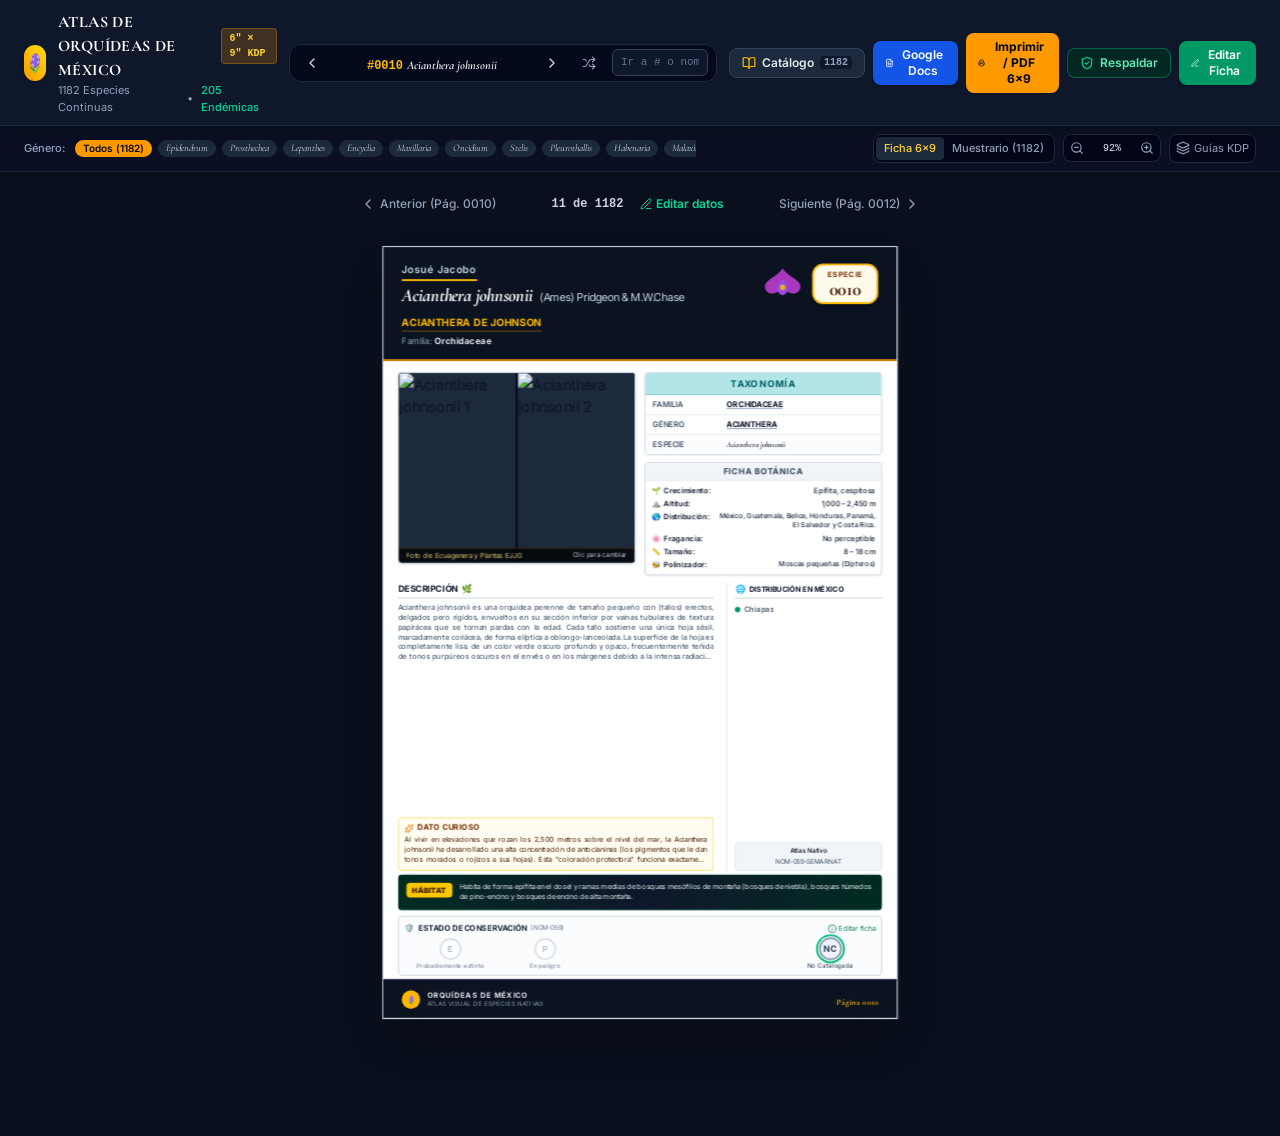
==== commit cc773419: "Add BackupModal and update production build" ====
--- a/docs/index.html
+++ b/docs/index.html
@@ -12,8 +12,8 @@
     <link rel="preconnect" href="https://fonts.googleapis.com">
     <link rel="preconnect" href="https://fonts.gstatic.com" crossorigin>
     <link href="https://fonts.googleapis.com/css2?family=Cinzel:wght@600;700;800;900&family=Cormorant+Garamond:ital,wght@0,600;0,700;1,600&family=Montserrat:wght@400;500;600;700;800&family=Inter:wght@400;500;600;700&display=swap" rel="stylesheet">
-    <script type="module" crossorigin src="./assets/index-vplJ1Kk_.js"></script>
-    <link rel="stylesheet" crossorigin href="./assets/index-BavdHITp.css">
+    <script type="module" crossorigin src="./assets/index-C7Zvv5mZ.js"></script>
+    <link rel="stylesheet" crossorigin href="./assets/index-DhtT5twz.css">
   </head>
   <body>
     <div id="root"></div>
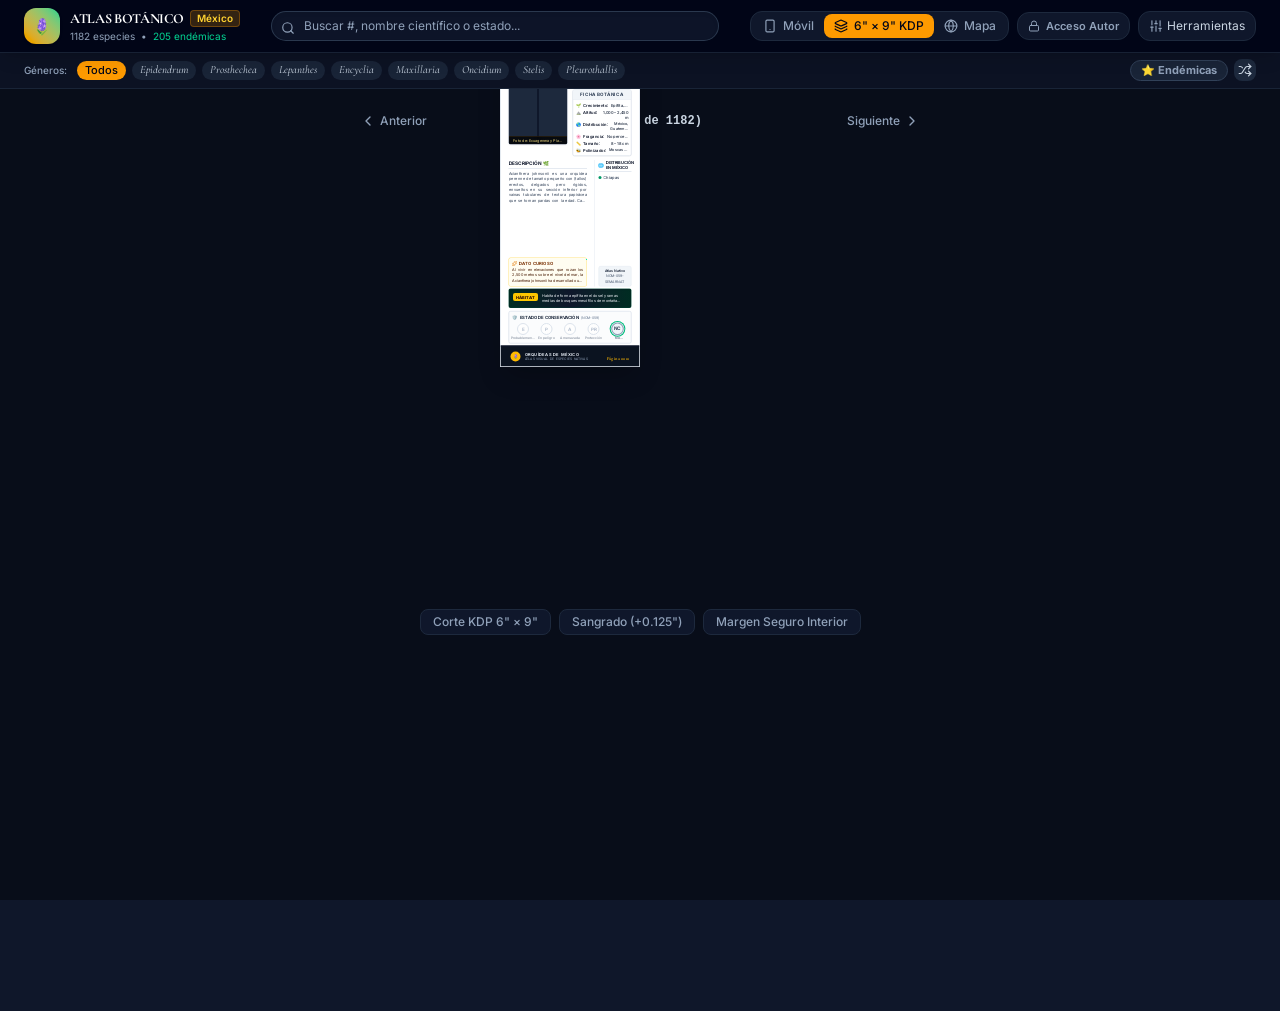
==== commit ebfaacb4: "Add responsive mobile botanical view, Mexico distribution map, owner-only RBAC, and modern botanical" ====
--- a/docs/index.html
+++ b/docs/index.html
@@ -12,8 +12,8 @@
     <link rel="preconnect" href="https://fonts.googleapis.com">
     <link rel="preconnect" href="https://fonts.gstatic.com" crossorigin>
     <link href="https://fonts.googleapis.com/css2?family=Cinzel:wght@600;700;800;900&family=Cormorant+Garamond:ital,wght@0,600;0,700;1,600&family=Montserrat:wght@400;500;600;700;800&family=Inter:wght@400;500;600;700&display=swap" rel="stylesheet">
-    <script type="module" crossorigin src="./assets/index-C7Zvv5mZ.js"></script>
-    <link rel="stylesheet" crossorigin href="./assets/index-DhtT5twz.css">
+    <script type="module" crossorigin src="./assets/index-DHCy9Pjj.js"></script>
+    <link rel="stylesheet" crossorigin href="./assets/index-BP-wgjkb.css">
   </head>
   <body>
     <div id="root"></div>
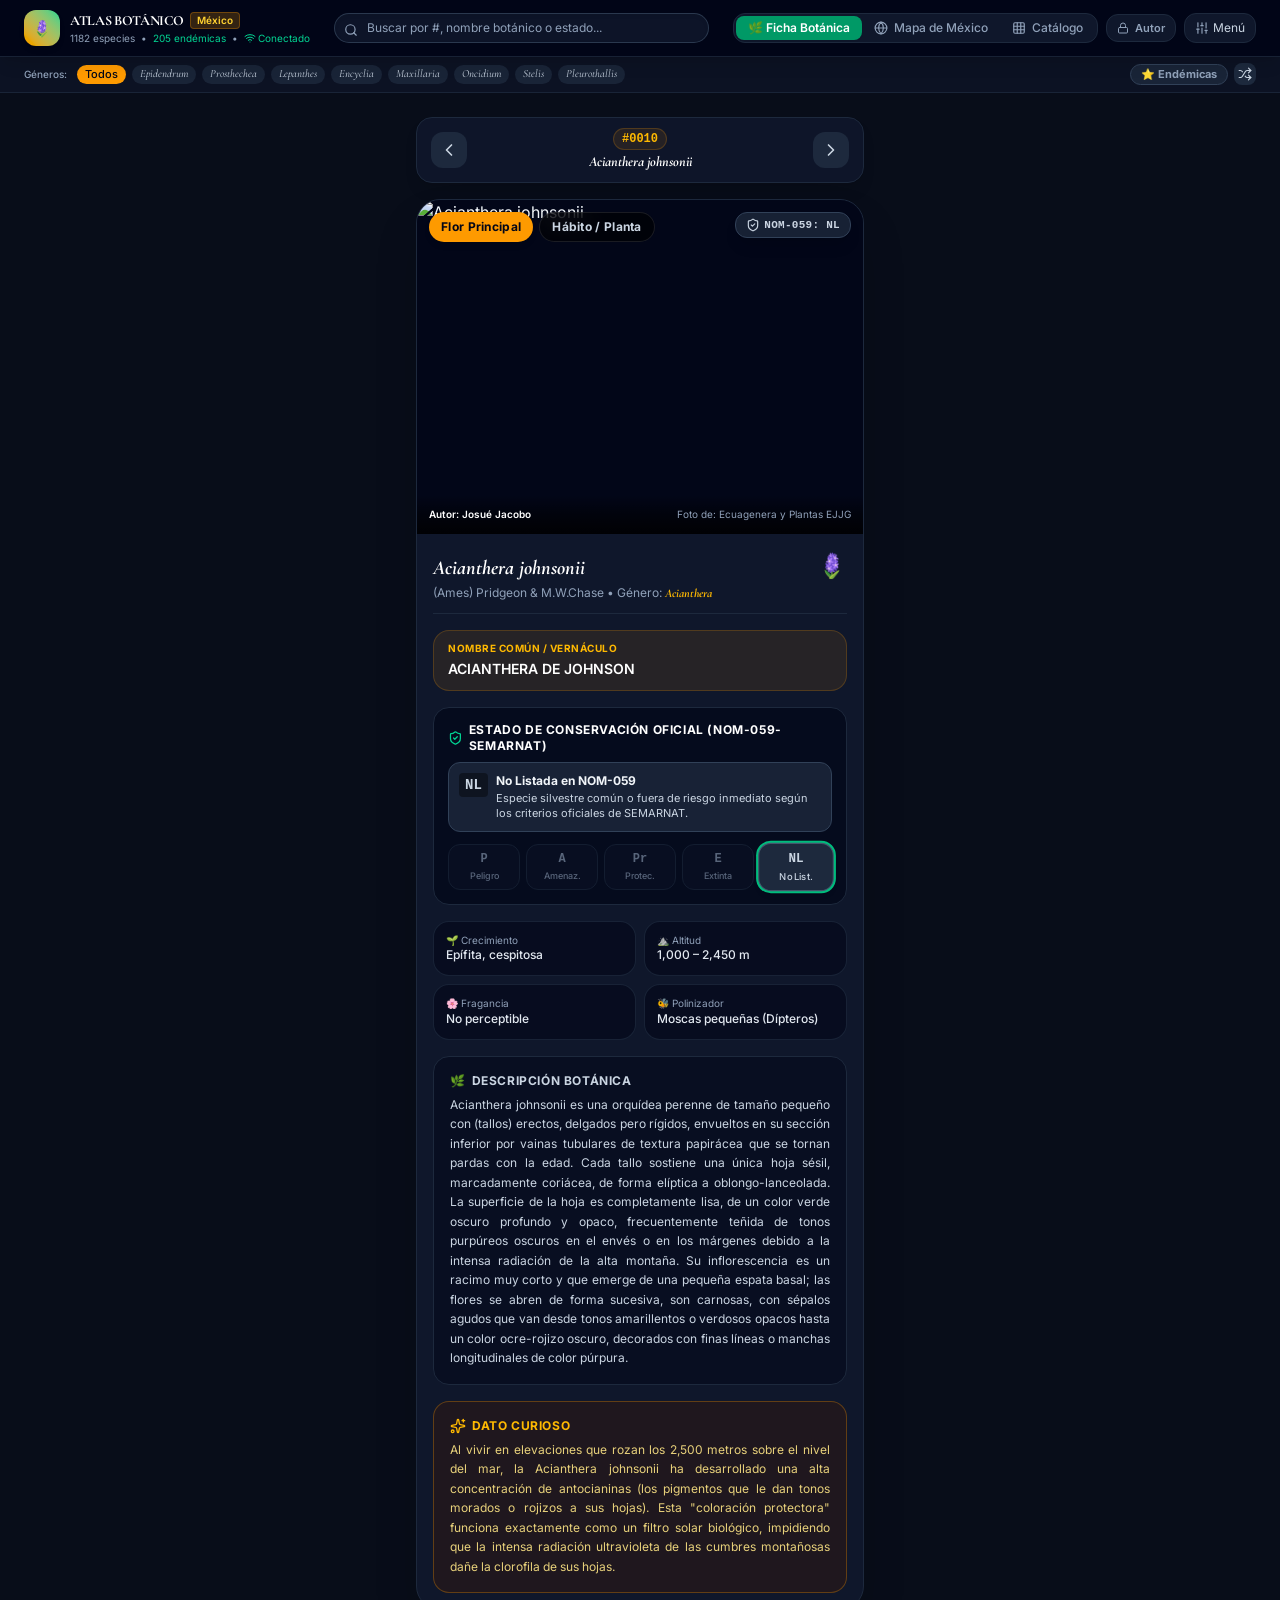
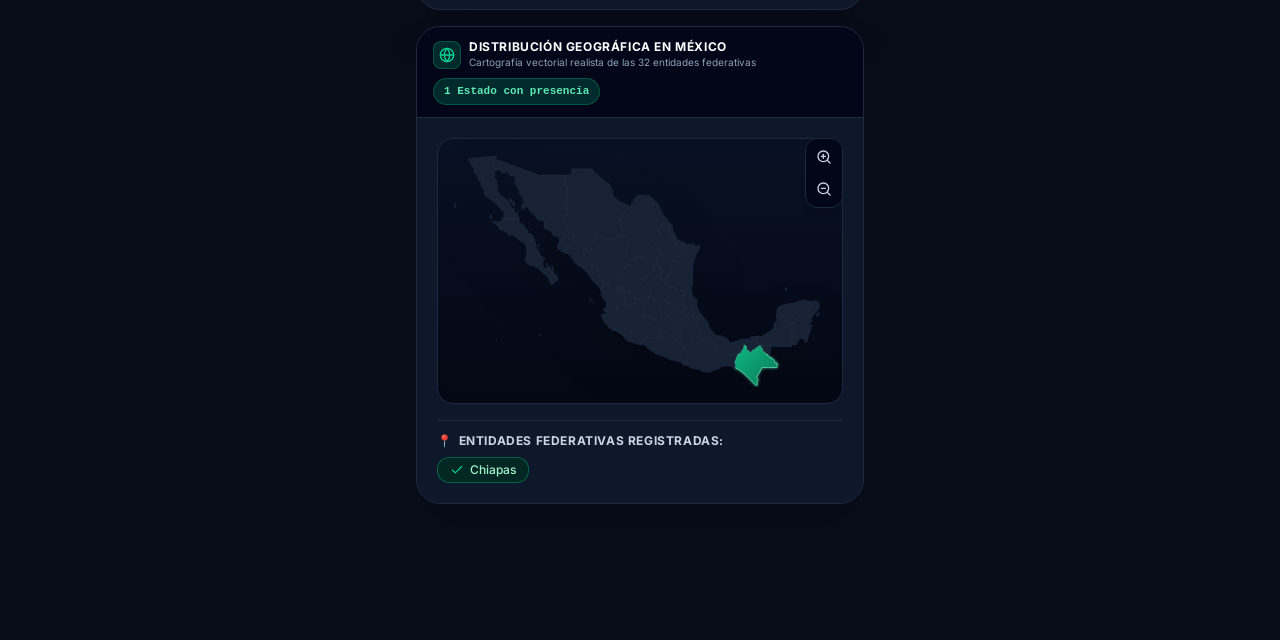
==== commit 43e16f49: "Remove 6x9 card, integrate realistic geographic Mexico map, official NOM-059 initials (P, A, Pr, E, " ====
--- a/docs/index.html
+++ b/docs/index.html
@@ -1,22 +1,44 @@
 <!doctype html>
-<html lang="en">
+<html lang="es">
   <head>
     <meta charset="UTF-8" />
-    <meta name="viewport" content="width=device-width, initial-scale=1.0" />
-    <title>Atlas Visual de Orquídeas de México (6x9 KDP & Google Docs)</title>
-    <meta name="description" content="Atlas botánico editorial para impresión Amazon KDP en 6x9 pulgadas y exportación a Google Docs con fichas taxonómicas completas de especies nativas y endémicas." />
-    <meta property="og:title" content="Atlas Visual de Orquídeas de México (6x9 KDP & Google Docs)" />
-    <meta property="og:description" content="Atlas botánico editorial para impresión Amazon KDP en 6x9 pulgadas y exportación a Google Docs con fichas taxonómicas completas de especies nativas y endémicas." />
+    <meta name="viewport" content="width=device-width, initial-scale=1.0, maximum-scale=1.0, user-scalable=no" />
+    <title>Atlas Botánico de Orquídeas de México</title>
+    <meta name="description" content="Guía botánica completa de las 1,182+ especies de orquídeas de México con fotos en alta resolución, mapas de distribución geográfica por estado y uso offline." />
+    <meta property="og:title" content="Atlas Botánico de Orquídeas de México" />
+    <meta property="og:description" content="Catálogo completo de orquídeas de México con fotografías, distribución geográfica por entidad federativa y taxonomía." />
     <meta property="og:type" content="website" />
     <meta name="twitter:card" content="summary_large_image" />
+    
+    <!-- PWA & Mobile Meta Tags -->
+    <link rel="manifest" href="./manifest.json" />
+    <meta name="theme-color" content="#080d19" />
+    <meta name="apple-mobile-web-app-capable" content="yes" />
+    <meta name="apple-mobile-web-app-status-bar-style" content="black-translucent" />
+    <meta name="apple-mobile-web-app-title" content="Atlas Orquídeas" />
+    <link rel="apple-touch-icon" href="./icon.svg" />
+    <link rel="icon" type="image/svg+xml" href="./icon.svg" />
+
     <link rel="preconnect" href="https://fonts.googleapis.com">
     <link rel="preconnect" href="https://fonts.gstatic.com" crossorigin>
     <link href="https://fonts.googleapis.com/css2?family=Cinzel:wght@600;700;800;900&family=Cormorant+Garamond:ital,wght@0,600;0,700;1,600&family=Montserrat:wght@400;500;600;700;800&family=Inter:wght@400;500;600;700&display=swap" rel="stylesheet">
-    <script type="module" crossorigin src="./assets/index-DHCy9Pjj.js"></script>
-    <link rel="stylesheet" crossorigin href="./assets/index-BP-wgjkb.css">
+    <script type="module" crossorigin src="./assets/index-Bit2x00t.js"></script>
+    <link rel="stylesheet" crossorigin href="./assets/index-Di0Dw6VE.css">
   </head>
-  <body>
+  <body class="bg-[#080d19] text-slate-100 overflow-x-hidden antialiased">
     <div id="root"></div>
+    <script>
+      if ('serviceWorker' in navigator) {
+        window.addEventListener('load', function() {
+          navigator.serviceWorker.register('./sw.js')
+            .then(function(reg) {
+              console.log('PWA ServiceWorker activo con éxito:', reg.scope);
+            })
+            .catch(function(err) {
+              console.warn('PWA ServiceWorker error:', err);
+            });
+        });
+      }
+    </script>
   </body>
 </html>
-
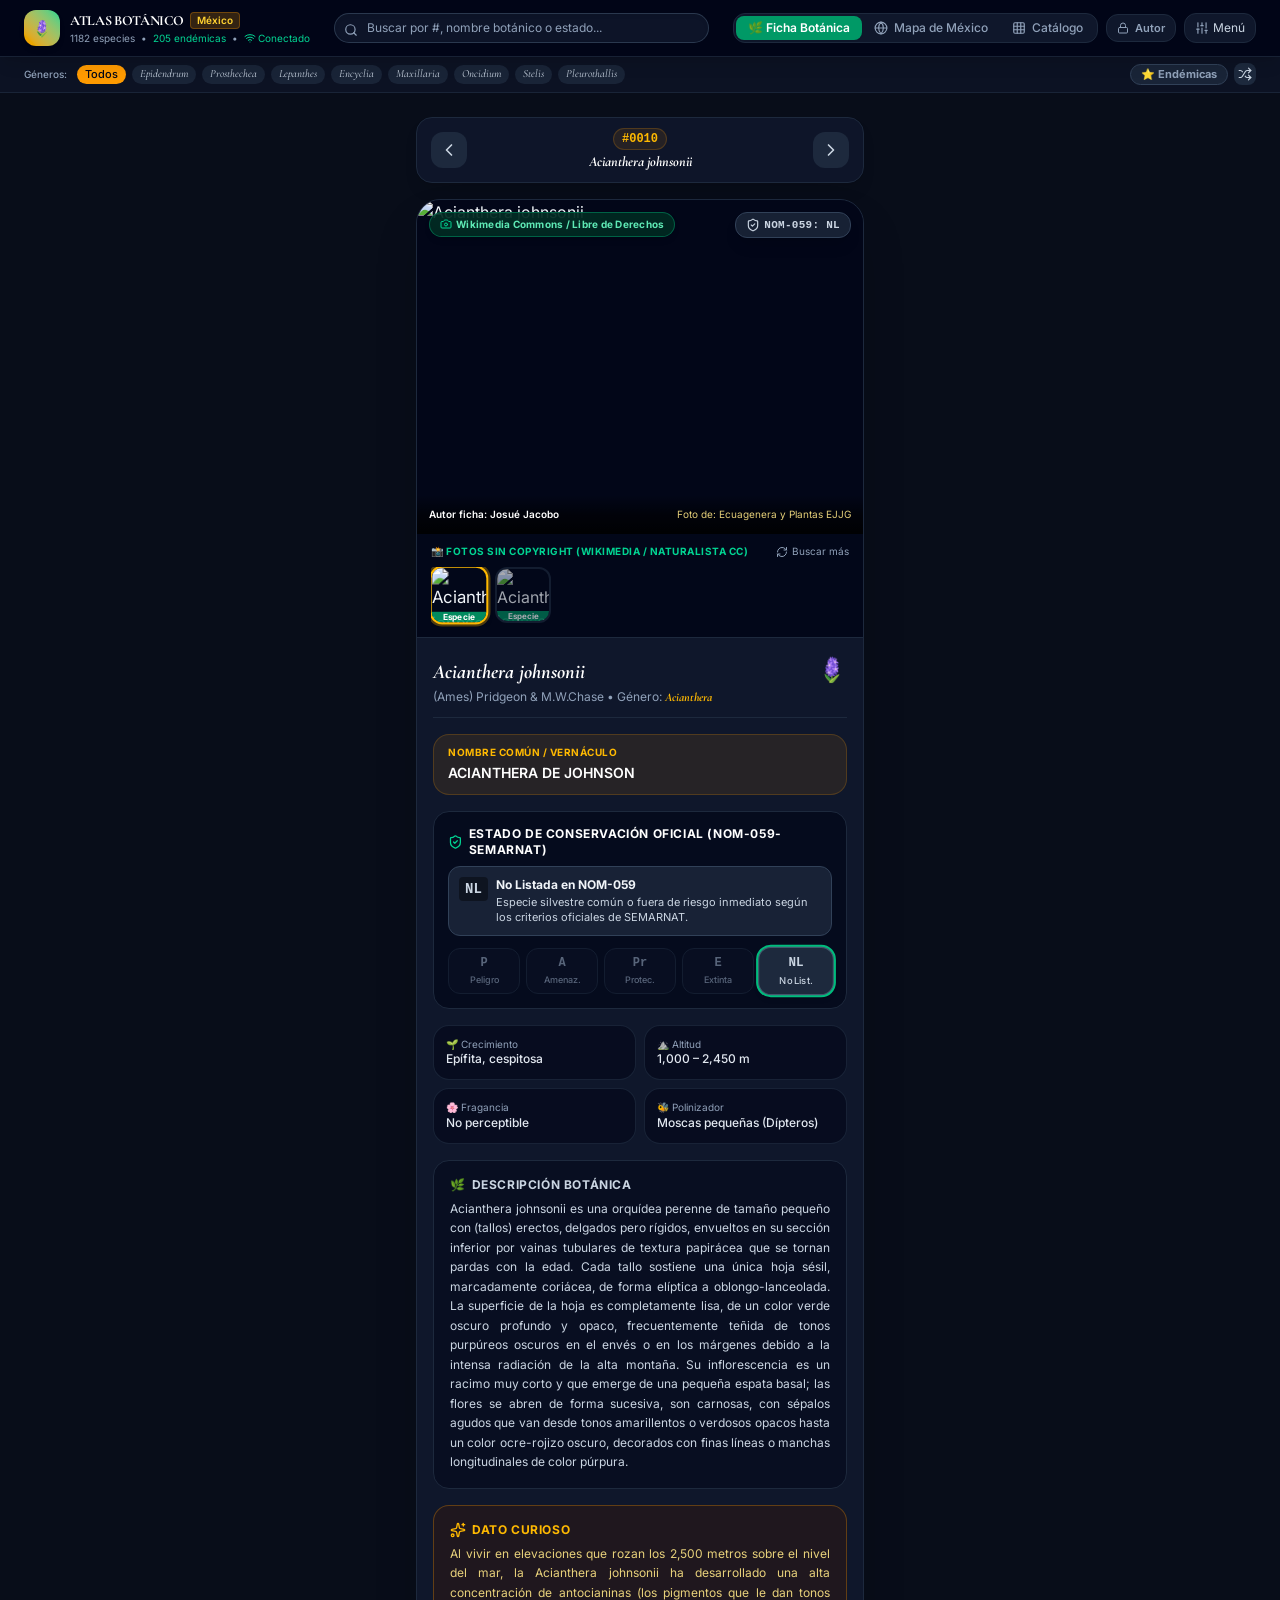
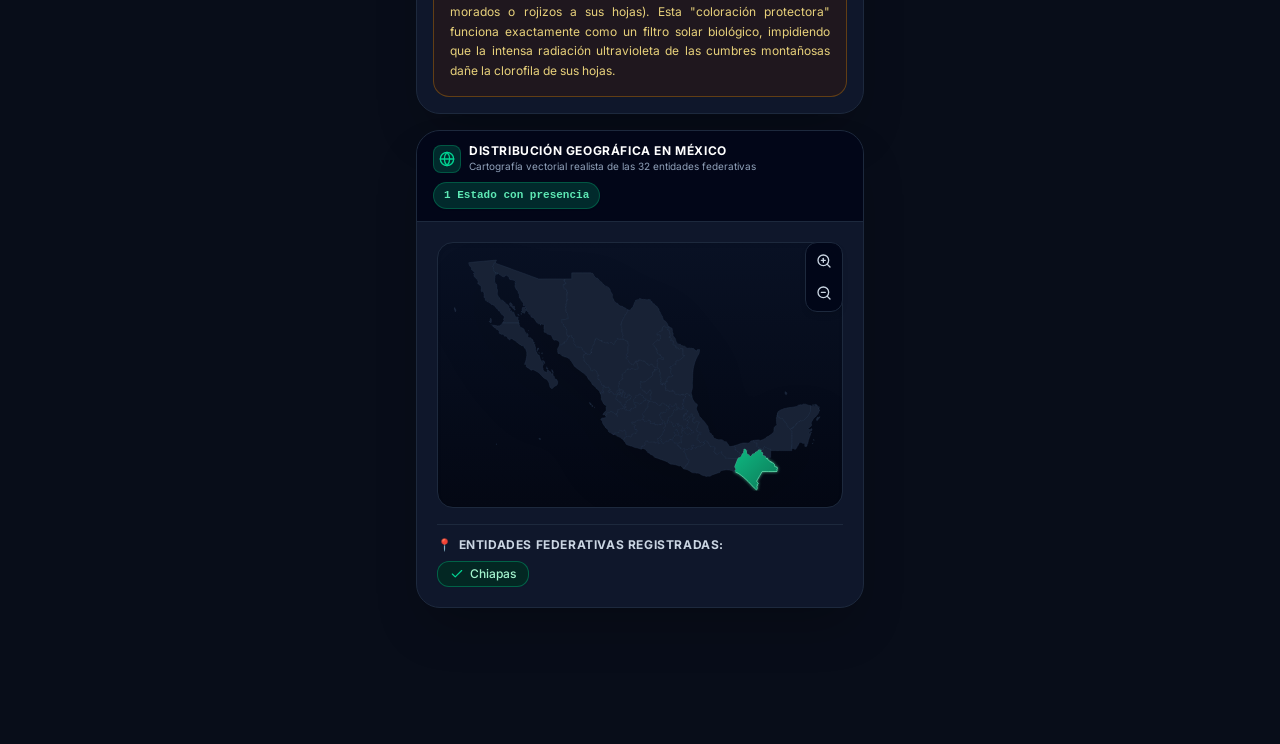
==== commit 7ba93519: "Add 628 exact species and 153 genera copyright-free photos from Wikimedia Commons and iNaturalist CC" ====
--- a/docs/index.html
+++ b/docs/index.html
@@ -22,8 +22,8 @@
     <link rel="preconnect" href="https://fonts.googleapis.com">
     <link rel="preconnect" href="https://fonts.gstatic.com" crossorigin>
     <link href="https://fonts.googleapis.com/css2?family=Cinzel:wght@600;700;800;900&family=Cormorant+Garamond:ital,wght@0,600;0,700;1,600&family=Montserrat:wght@400;500;600;700;800&family=Inter:wght@400;500;600;700&display=swap" rel="stylesheet">
-    <script type="module" crossorigin src="./assets/index-Bit2x00t.js"></script>
-    <link rel="stylesheet" crossorigin href="./assets/index-Di0Dw6VE.css">
+    <script type="module" crossorigin src="./assets/index-1QreA0RB.js"></script>
+    <link rel="stylesheet" crossorigin href="./assets/index-CfFzRw9l.css">
   </head>
   <body class="bg-[#080d19] text-slate-100 overflow-x-hidden antialiased">
     <div id="root"></div>
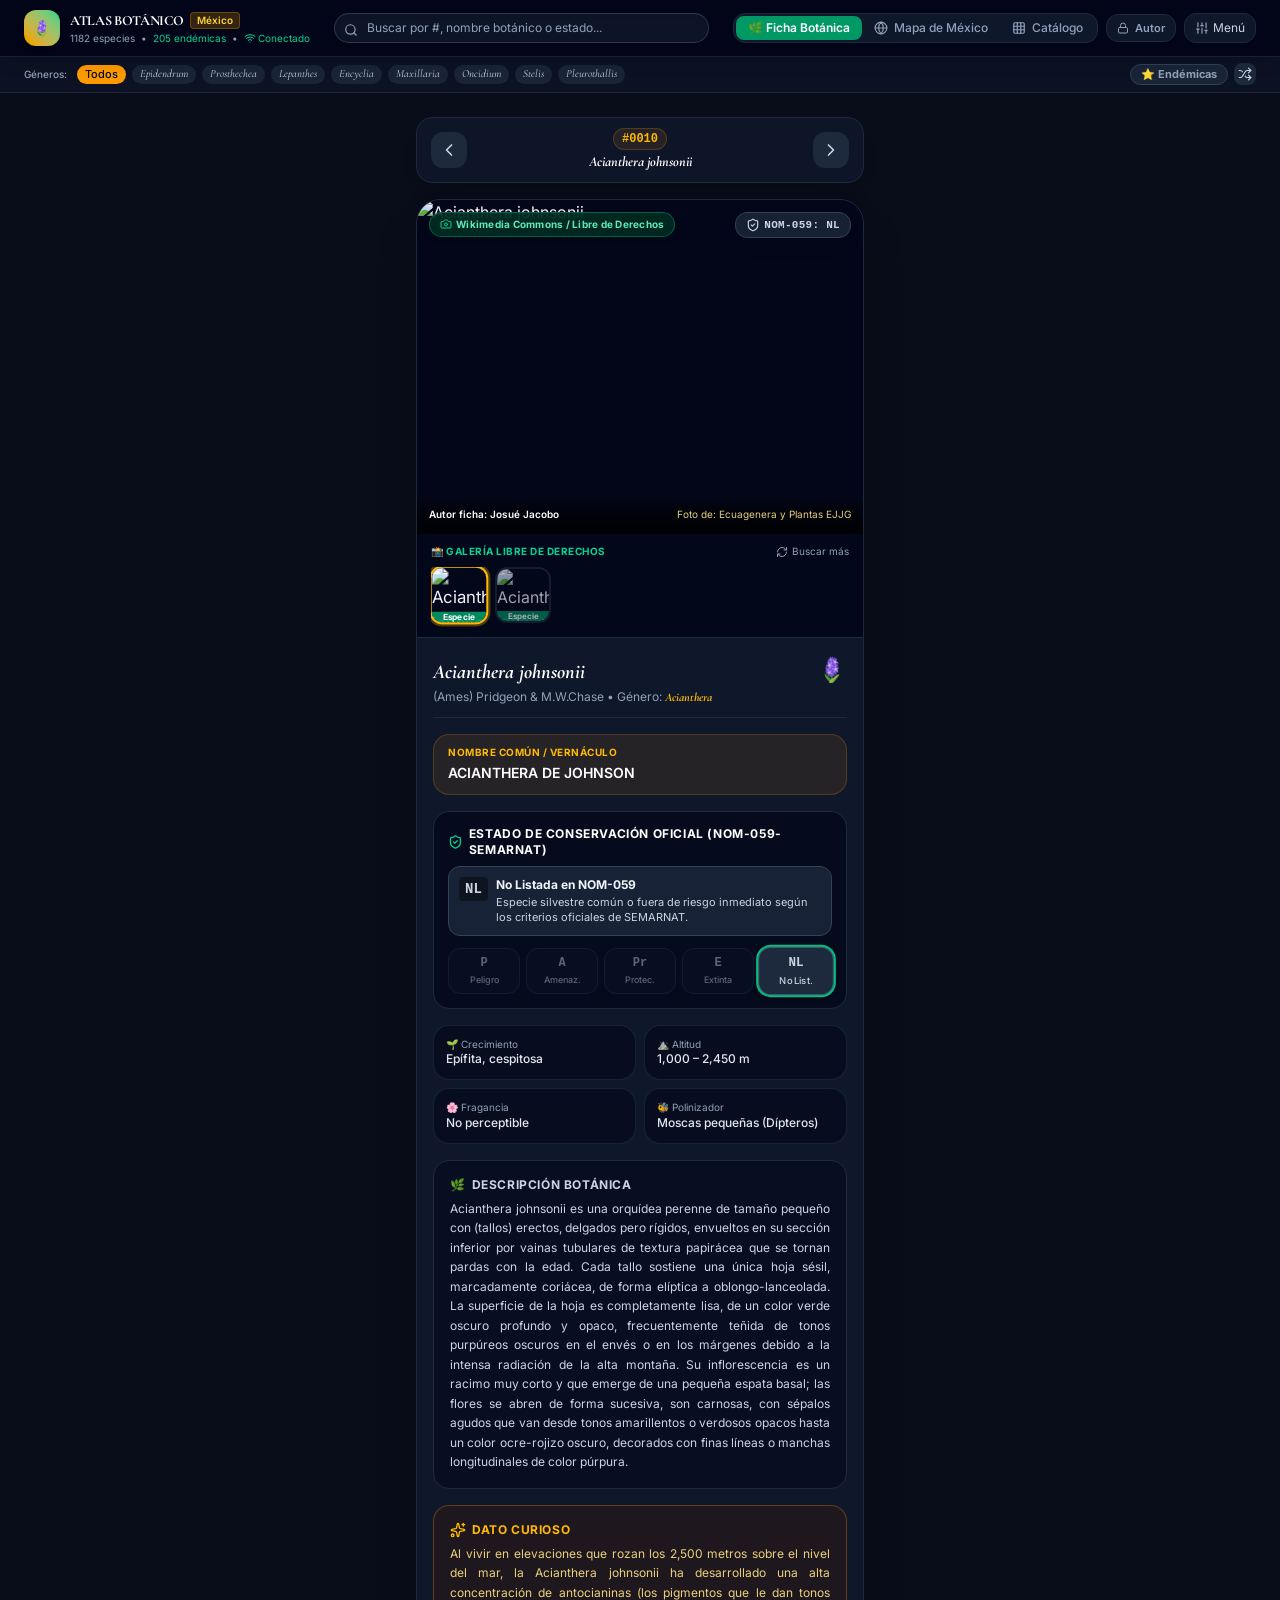
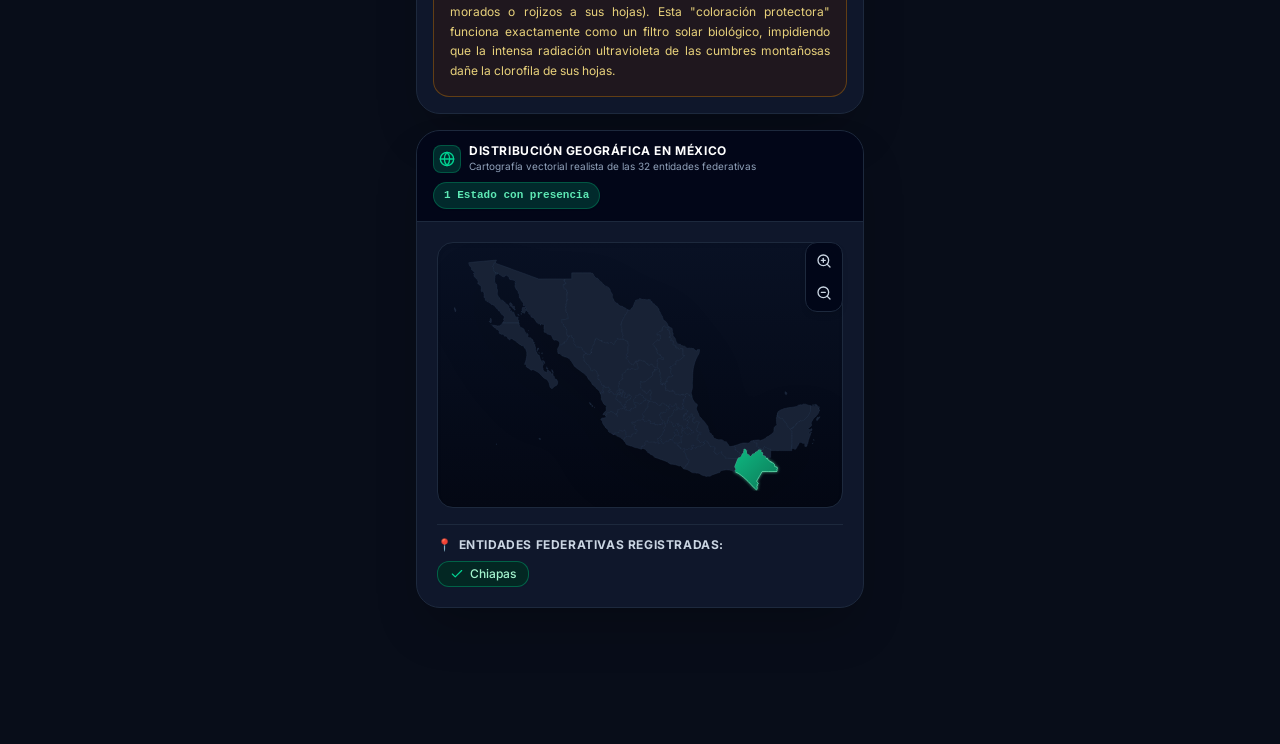
==== commit 5b166249: "Add 1-click photo delete buttons on main photo and gallery thumbnails for owner" ====
--- a/docs/index.html
+++ b/docs/index.html
@@ -22,8 +22,8 @@
     <link rel="preconnect" href="https://fonts.googleapis.com">
     <link rel="preconnect" href="https://fonts.gstatic.com" crossorigin>
     <link href="https://fonts.googleapis.com/css2?family=Cinzel:wght@600;700;800;900&family=Cormorant+Garamond:ital,wght@0,600;0,700;1,600&family=Montserrat:wght@400;500;600;700;800&family=Inter:wght@400;500;600;700&display=swap" rel="stylesheet">
-    <script type="module" crossorigin src="./assets/index-1QreA0RB.js"></script>
-    <link rel="stylesheet" crossorigin href="./assets/index-CfFzRw9l.css">
+    <script type="module" crossorigin src="./assets/index-DxTA-Exz.js"></script>
+    <link rel="stylesheet" crossorigin href="./assets/index-CQD0YX-M.css">
   </head>
   <body class="bg-[#080d19] text-slate-100 overflow-x-hidden antialiased">
     <div id="root"></div>
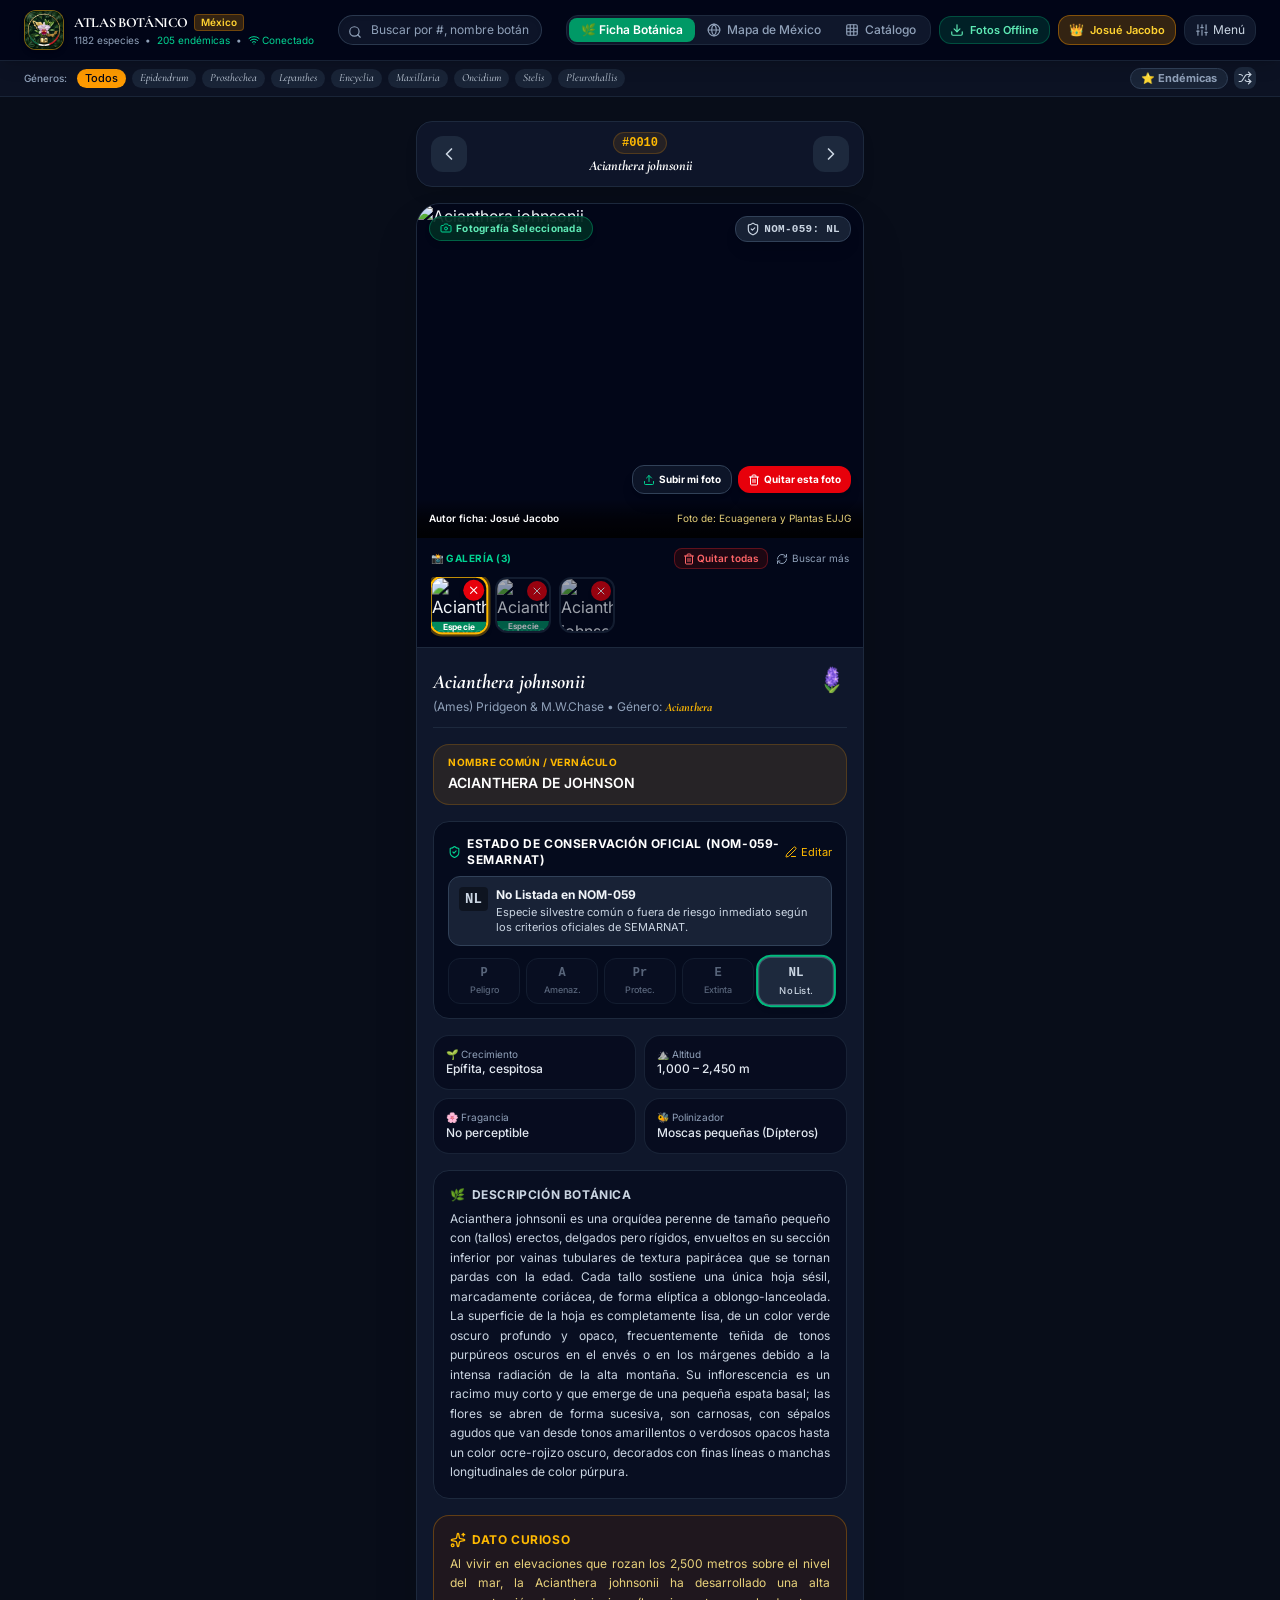
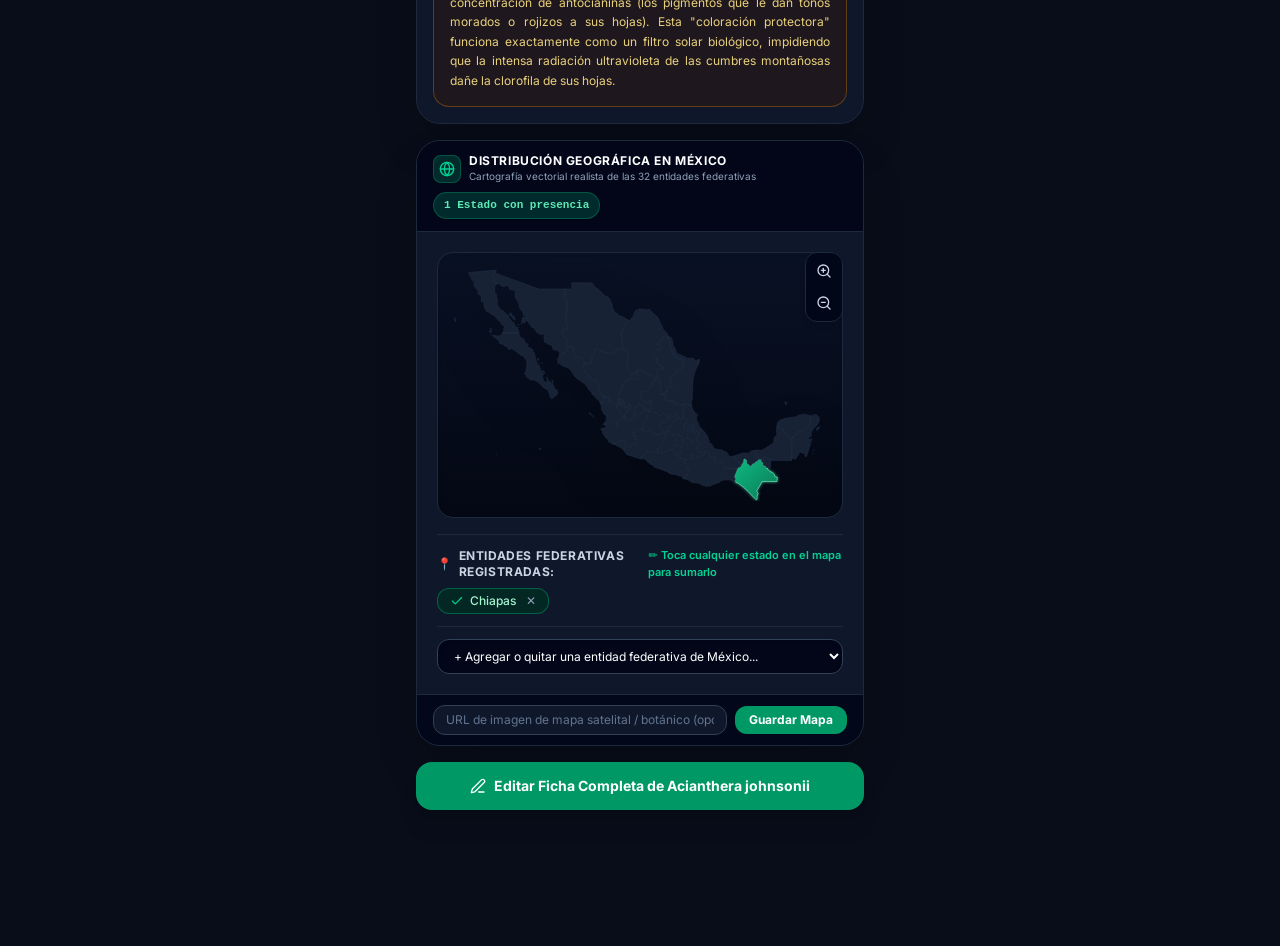
==== commit bc7e21fa: "Fix photo deletion, add custom Mexican orchid app icon, and enable offline photo caching" ====
--- a/docs/index.html
+++ b/docs/index.html
@@ -12,18 +12,18 @@
     
     <!-- PWA & Mobile Meta Tags -->
     <link rel="manifest" href="./manifest.json" />
-    <meta name="theme-color" content="#080d19" />
+    <meta name="theme-color" content="#06140d" />
     <meta name="apple-mobile-web-app-capable" content="yes" />
     <meta name="apple-mobile-web-app-status-bar-style" content="black-translucent" />
     <meta name="apple-mobile-web-app-title" content="Atlas Orquídeas" />
-    <link rel="apple-touch-icon" href="./icon.svg" />
-    <link rel="icon" type="image/svg+xml" href="./icon.svg" />
+    <link rel="apple-touch-icon" href="./app-icon.jpg" />
+    <link rel="icon" type="image/jpeg" href="./app-icon.jpg" />
 
     <link rel="preconnect" href="https://fonts.googleapis.com">
     <link rel="preconnect" href="https://fonts.gstatic.com" crossorigin>
     <link href="https://fonts.googleapis.com/css2?family=Cinzel:wght@600;700;800;900&family=Cormorant+Garamond:ital,wght@0,600;0,700;1,600&family=Montserrat:wght@400;500;600;700;800&family=Inter:wght@400;500;600;700&display=swap" rel="stylesheet">
-    <script type="module" crossorigin src="./assets/index-DxTA-Exz.js"></script>
-    <link rel="stylesheet" crossorigin href="./assets/index-CQD0YX-M.css">
+    <script type="module" crossorigin src="./assets/index-BpyXvAKk.js"></script>
+    <link rel="stylesheet" crossorigin href="./assets/index-ButpjNcH.css">
   </head>
   <body class="bg-[#080d19] text-slate-100 overflow-x-hidden antialiased">
     <div id="root"></div>
@@ -32,6 +32,7 @@
         window.addEventListener('load', function() {
           navigator.serviceWorker.register('./sw.js')
             .then(function(reg) {
+              reg.update();
               console.log('PWA ServiceWorker activo con éxito:', reg.scope);
             })
             .catch(function(err) {
